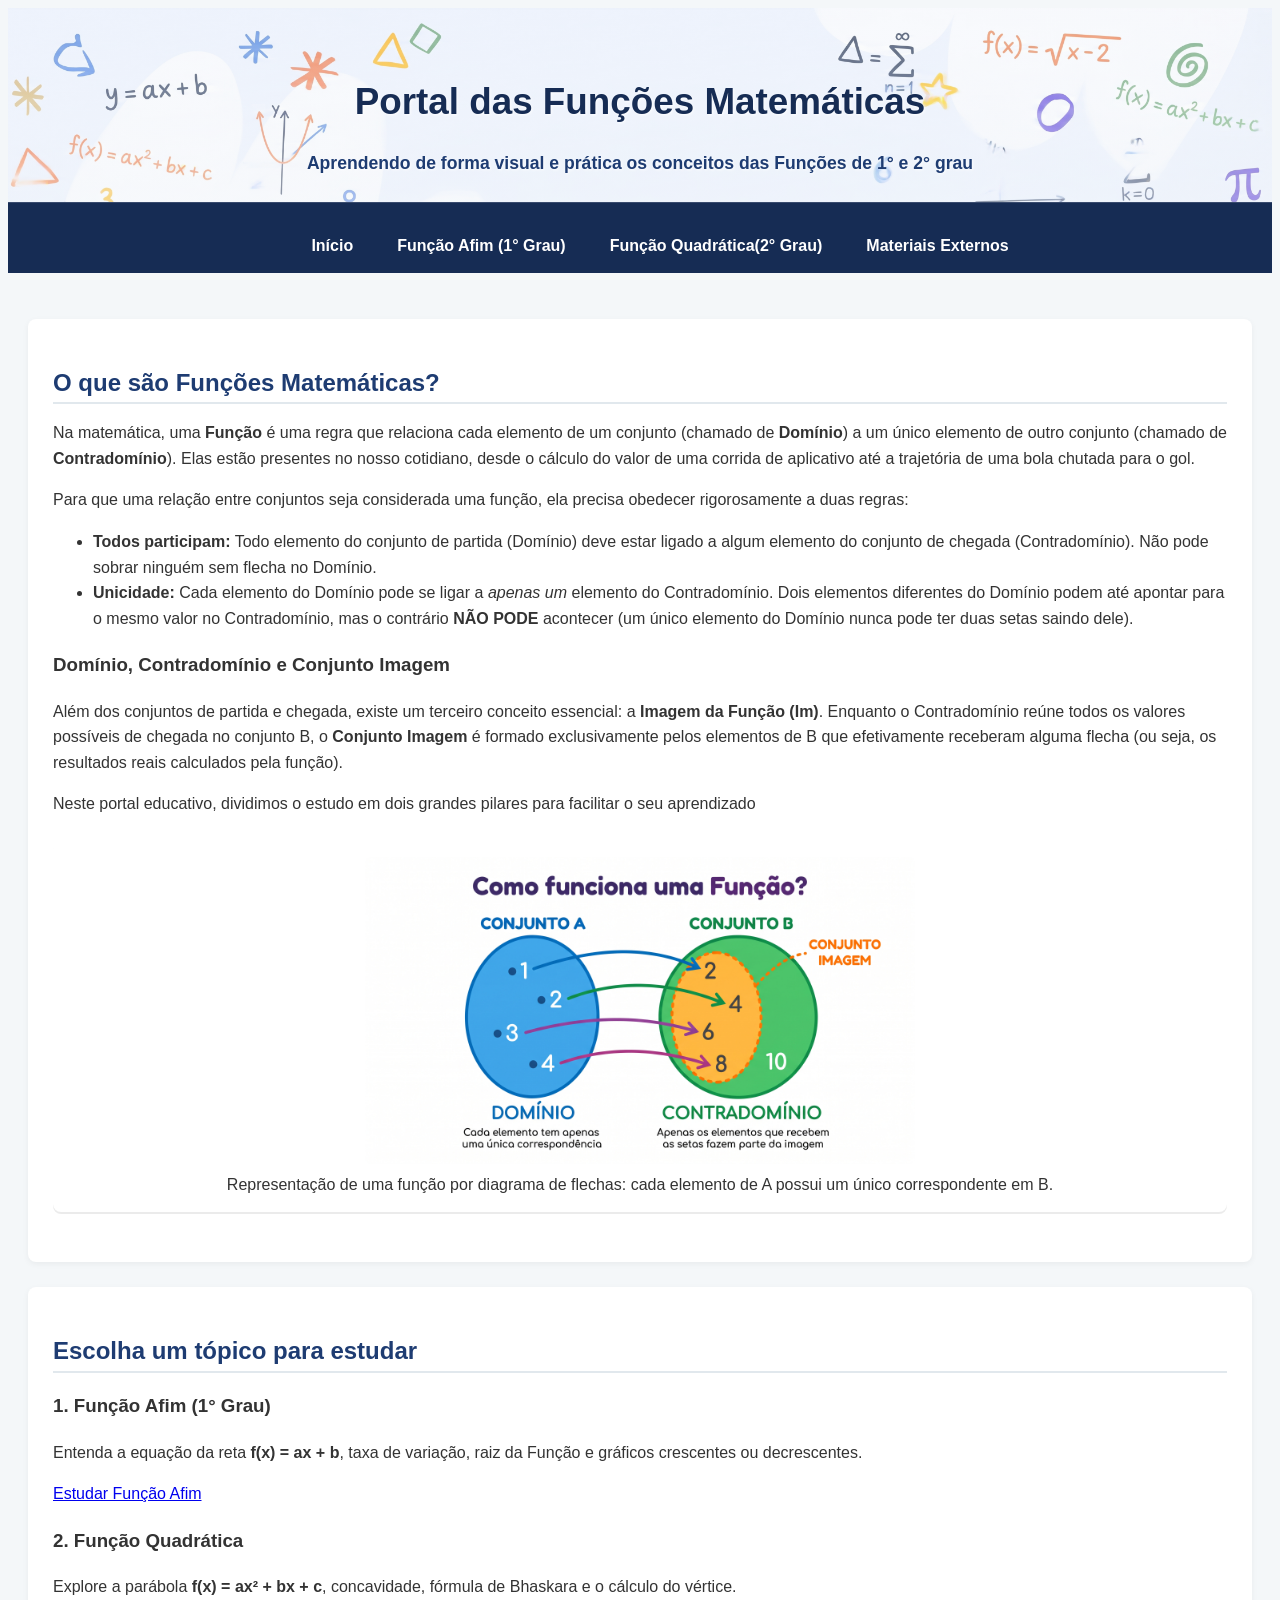
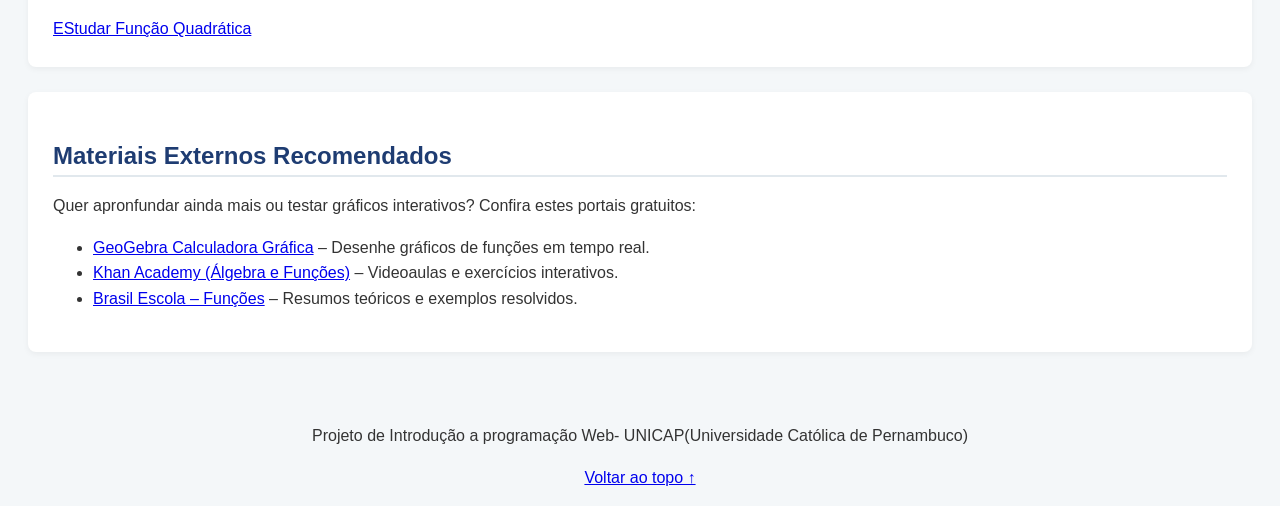
==== index.html @ 0e3043c8 "Novas customizações" ====
<!DOCTYPE html>
<html lang="pt-Br">
<head>
    <meta charset="UTF-8">
    <meta name="viewport" content="width=device-width, initial-scale=1.0">
    <title>Portal das Funções Matemáticas</title>
    <link rel="stylesheet" href="style.css">
</head>
<body>
    <header id="=topo">
        <div class="container">
            <h1>Portal das Funções Matemáticas</h1>
            <p>Aprendendo de forma visual e prática os conceitos das Funções de 1° e 2° grau</p>
        </div>

        <nav class="menu-principal">
            <ul>
                <li><a href="index.html">Início</a></li>
                <li><a href="afim.html">Função Afim (1° Grau)</a></li>
                <li><a href="quadratica.html">Função Quadrática(2° Grau)</a></li>
                <li><a href="#links-uteis">Materiais Externos</a></li>
            </ul>
        </nav>

    </header>

    <main>

        <section class="introducao">

            <h2>O que são Funções Matemáticas?</h2>

            <p>Na matemática, uma <strong>Função</strong> é uma regra que relaciona cada elemento de um conjunto 
                (chamado de <strong>Domínio</strong>) a um único elemento de outro conjunto (chamado de <strong>Contradomínio</strong>).
                Elas estão presentes no nosso cotidiano, desde o cálculo do valor de uma corrida de aplicativo até
                a trajetória de uma bola chutada para o gol.
            </p>
            <p>Para que uma relação entre conjuntos seja considerada uma função, ela precisa obedecer rigorosamente a duas regras:</p>

            <ul>
                <li><strong>Todos participam:</strong> Todo elemento do conjunto de partida (Domínio) deve estar ligado a algum 
                    elemento do conjunto de chegada (Contradomínio). Não pode sobrar ninguém sem flecha no Domínio.
                </li>
                <li><strong>Unicidade:</strong> Cada elemento do Domínio pode se ligar a <em>apenas um</em> elemento
                 do Contradomínio. Dois elementos diferentes do Domínio podem até apontar para o mesmo valor no 
                 Contradomínio, mas o contrário <strong>NÃO PODE</strong> acontecer (um único elemento do Domínio 
                 nunca pode ter duas setas saindo dele).
                </li>
            </ul>

            <h3>Domínio, Contradomínio e Conjunto Imagem</h3>
            <p>
                Além dos conjuntos de partida e chegada, existe um terceiro conceito essencial: a <strong>Imagem da Função (Im)</strong>. 
                Enquanto o Contradomínio reúne todos os valores possíveis de chegada no conjunto B, o <strong>Conjunto Imagem</strong> 
                é formado exclusivamente pelos elementos de B que efetivamente receberam alguma flecha (ou seja, os resultados reais calculados pela função).
            </p>
            <p>Neste portal educativo, dividimos o estudo em dois grandes pilares para facilitar o seu aprendizado</p>

            <div class="bloco-imagem">
                <img src="imagens/Diagrama-de-Venn.jpg" alt="Diagrama de Venn mostrando a relação entre o conjunto Domínio A e o Contradomínio B, destacando o Conjunto Imagem.">
                <figcaption>Representação de uma função por diagrama de flechas: cada elemento de A possui um único correspondente em B.</figcaption>
            </div>
        </section>

        <section class="topicos">

            <h2>Escolha um tópico para estudar</h2>

            <div class="grade-cartoes">
                <div class="cartao">
                    <h3>1. Função Afim (1° Grau)</h3>
                    <p>Entenda a equação da reta <strong>f(x) = ax + b</strong>, taxa de variação, raiz da Função
                        e gráficos crescentes ou decrescentes.
                    </p>
                    <a href="afim.html" class="botao">Estudar Função Afim</a>
                </div>
                <div class="cartao">
                    <h3>2. Função Quadrática</h3>
                    <p>Explore a parábola <strong>f(x) = ax² + bx + c</strong>, concavidade, fórmula de Bhaskara
                        e o cálculo do vértice.
                    </p>
                    <a href="quadratica.html" class="botao">EStudar Função Quadrática</a>
                </div>
            </div>
        </section>

        <section id="links-uteis" class="links-externos">

            <h2>Materiais Externos Recomendados</h2>
            <p>Quer apronfundar ainda mais ou testar gráficos interativos? Confira estes portais gratuitos:</p>
            <ul>
                <li><a href="https://www.geogebra.org/graphing" target="_blank">GeoGebra Calculadora Gráfica</a> – Desenhe gráficos de funções em tempo real.</li>
                <li><a href="https://pt.khanacademy.org/math/algebra" target="_blank">Khan Academy (Álgebra e Funções)</a> – Videoaulas e exercícios interativos.</li>
                <li><a href="https://brasilescola.uol.com.br/matematica/funcao.htm" target="_blank">Brasil Escola – Funções</a> – Resumos teóricos e exemplos resolvidos.</li>
            </ul>

        </section>
    </main>

    <footer>
        <div class="container">
            <p>Projeto de Introdução a programação Web- UNICAP(Universidade Católica de Pernambuco)</p>
            <p><a href="#topo">Voltar ao topo ↑</a></p>
        </div>
    </footer>
    
</body>
</html>
---- style.css ----
body {
    font-family: 'Segoe UI', Tahoma, Geneva, Verdana, sans-serif;
    background-color: #f4f7f9;
    color: #333333;
    line-height: 1.6;
}

header {
    background-image: linear-gradient(to bottom, rgba(244, 247, 249, 0.35), rgba(244, 247, 249, 0.55)), url('imagens/Fundo-cabecalho.jpg');
    background-size: cover;
    background-position: center;
    background-repeat: no-repeat;
    padding-top: 40px;
    text-align: center;
}

header h1 {
    font-size: 2.3rem;
    color: #162c54;
    font-weight: 800;
    margin-bottom: 8px;
    text-shadow: 1px 1px 3px rgba(255, 255, 255, 0.9);
}

header p {
    font-size: 1.1rem;
    color: #1e3c72;
    font-weight: 600;
    margin-bottom: 25px;
    text-shadow: 1px 1px 3px rgba(255, 255, 255, 0.9);
}

.menu-principal {
    background-color: #162c54;
    border-top: 1px solid rgba(255, 255, 255, 0.15);
}

.menu-principal ul {
    list-style: none;
    display: flex;
    justify-content: center;
    flex-wrap: wrap;
    
}

.menu-principal li a {
    display: block;
    color: #ffffff;
    text-decoration:none;
    padding: 14px 22px;
    font-weight: 600;
    
}

.menu-principal li a:hover {
    transform: translateY(-2px);
}

main {
    padding: 30px 20px;
}

section {
    background-color: #ffffff;
    padding: 25px;
    margin-bottom: 25px;
    border-radius: 8px;
    box-shadow: 0 2px 6px rgba(0, 0, 0, 0.05);
}

section h2 {
    color: #1e3c72;
    margin-bottom: 15px;
    border-bottom: 2px solid #e1e8ed;
}

.container {
    max-width: 1000px;
    margin: auto;
    pad: 0 20px;
}

.bloco-imagem {
    text-align: center;
    margin: 25px auto;
    background-color: #ffffff;
    padding: 15px;
    border-radius: 8px;
    box-shadow: 0 2px 0 rgba(0, 0, 0, 0.08);
}

.bloco-imagem img {
    max-width: 550px;
    width: 100%;
    height: auto;
    border-radius: 6px;
}

footer {
    text-align: center;
    font-weight: 200px;
}
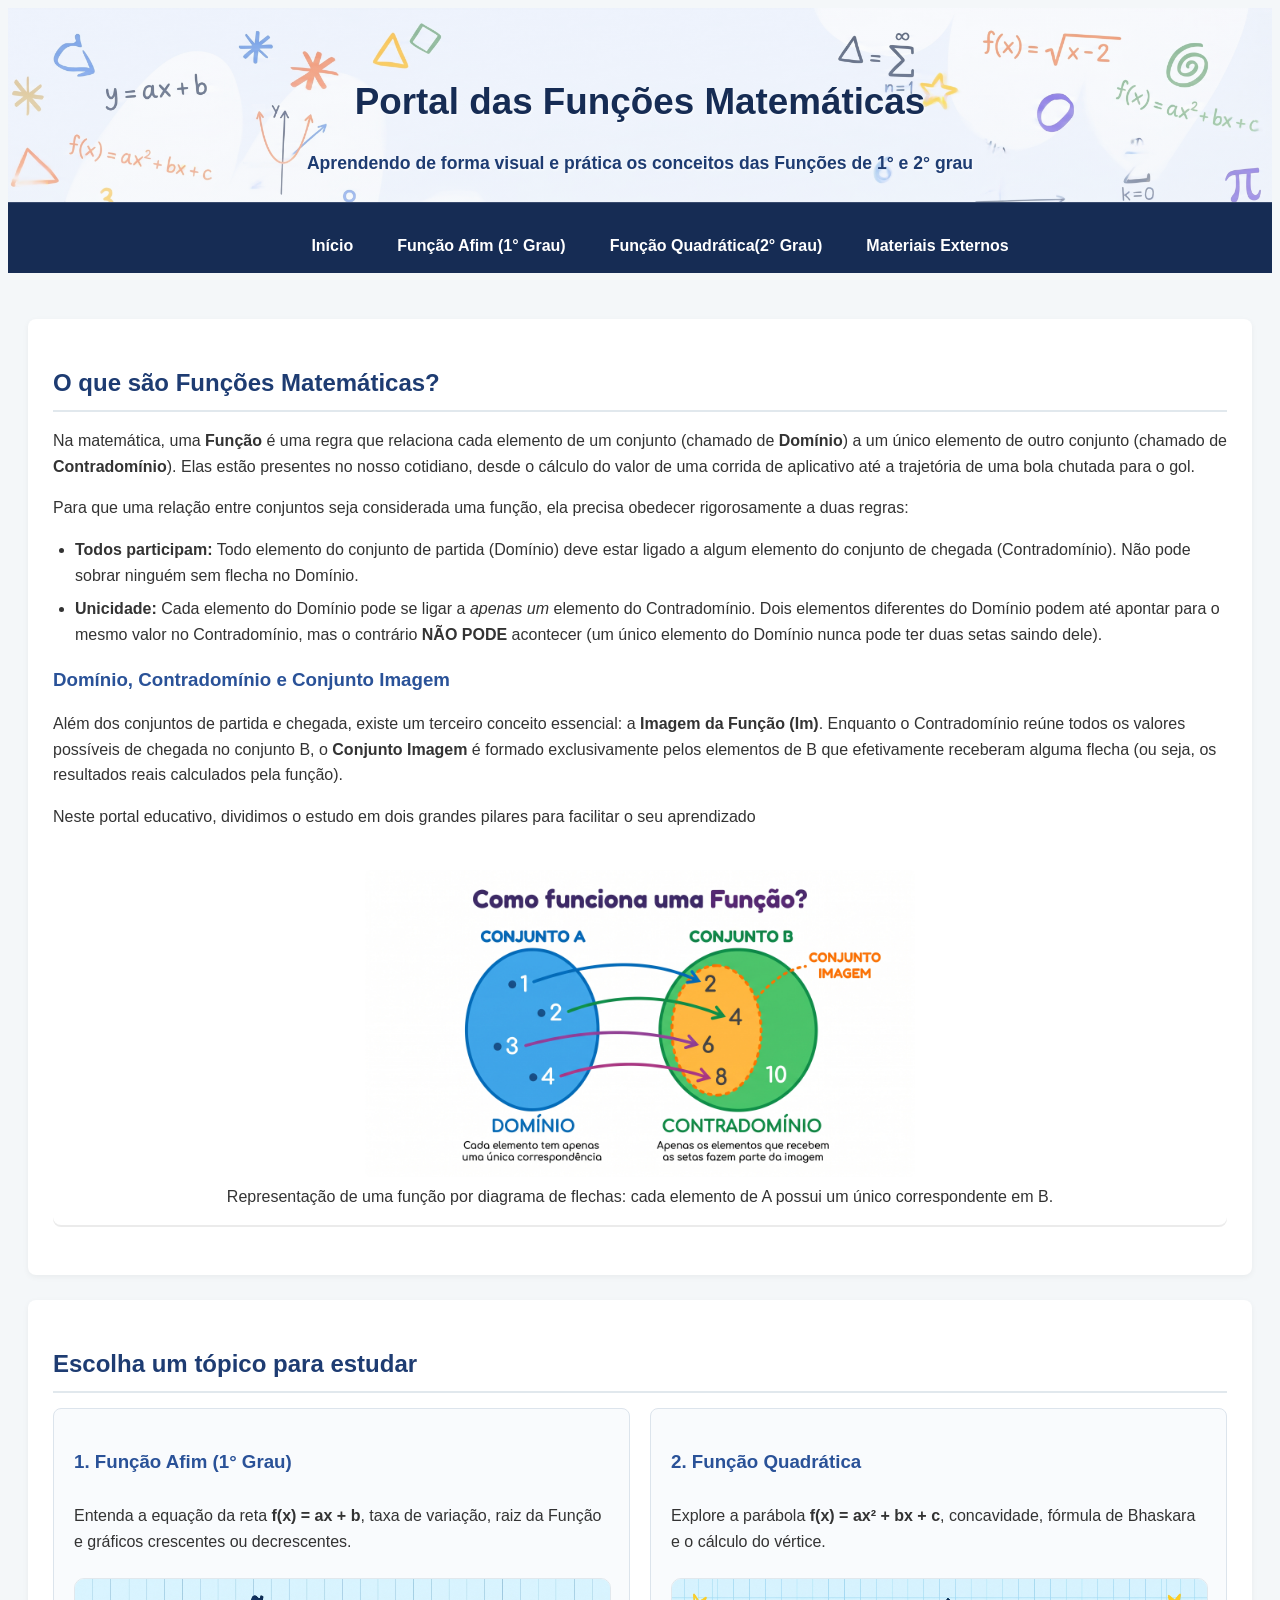
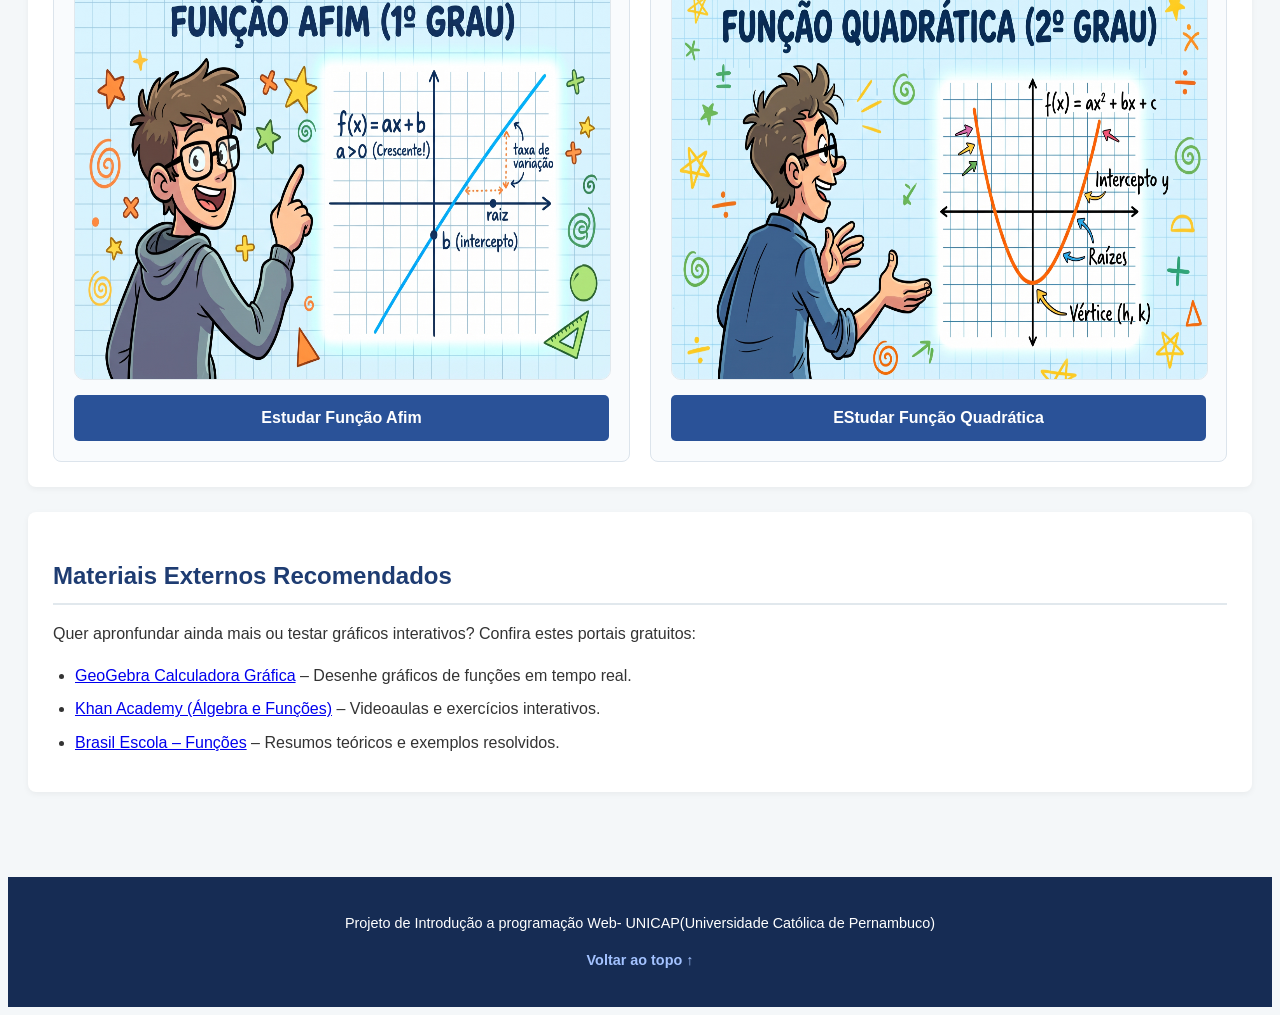
==== commit 5632485a: "Novos estilos e nova pagina" ====
--- a/index.html
+++ b/index.html
@@ -72,6 +72,7 @@
                     <p>Entenda a equação da reta <strong>f(x) = ax + b</strong>, taxa de variação, raiz da Função
                         e gráficos crescentes ou decrescentes.
                     </p>
+                    <img src="imagens/Funcao-afim-animacao.jpg" alt="Imagem representativa da função afim">
                     <a href="afim.html" class="botao">Estudar Função Afim</a>
                 </div>
                 <div class="cartao">
@@ -79,6 +80,7 @@
                     <p>Explore a parábola <strong>f(x) = ax² + bx + c</strong>, concavidade, fórmula de Bhaskara
                         e o cálculo do vértice.
                     </p>
+                    <img src="imagens/Funcao-Quadratica-animacao.jpg" alt="Imagem representativa da função quadrática">
                     <a href="quadratica.html" class="botao">EStudar Função Quadrática</a>
                 </div>
             </div>
--- a/style.css
+++ b/style.css
@@ -49,6 +49,7 @@
     text-decoration:none;
     padding: 14px 22px;
     font-weight: 600;
+    transition: all 0.3s ease;
     
 }
 
@@ -72,6 +73,70 @@
     color: #1e3c72;
     margin-bottom: 15px;
     border-bottom: 2px solid #e1e8ed;
+    padding-bottom: 8px;
+}
+
+section h3 {
+    color: #2a5298;
+    margin: 18px 0 10px 0;
+}
+
+section p, section ul {
+   margin-bottom: 12px;
+}
+
+section ul {
+    padding-left: 22px;
+}
+
+section li {
+    margin-bottom: 8px;
+}
+
+.grade-cartoes {
+    display: flex;
+    gap: 20px;
+    flex-wrap: wrap;
+    margin-top: 15px;
+}
+
+.cartao {
+    flex: 1;
+    min-width: 280px;
+    background-color: #f9fbfd;
+    border: 1px solid #dce4ec;
+    border-radius: 8px;
+    padding: 20px;
+    display: flex;
+    flex-direction: column;
+    justify-content: space-between;
+
+}
+
+.cartao img {
+    width: 100%;
+    height: 400px;
+    border-radius: 10px;
+    margin-top: 12px;
+    border: 1px solid #e1e8ed;
+}
+
+.botao {
+    display: inline-block;
+    background-color: #2a5298;
+    color: #ffffff;
+    text-decoration: none;
+    padding: 10px 18px;
+    border-radius: 5px;
+    font-weight: bold;
+    text-align: center;
+    margin-top: 15px;
+    transition: all 0.5s ease;
+}
+
+.botao:hover {
+    background-color: #1973aa;
+    transform: translateY(-2px);
 }
 
 .container {
@@ -97,8 +162,23 @@
 }
 
 footer {
+    background-color: #162c54;
+    color: #ffffff;
     text-align: center;
+    padding: 20px 0;
     font-weight: 200px;
+    margin-top: 30px;
+    font-size: 0.9rem;
+}
+
+footer a {
+    color: #a3c2ff;
+    text-decoration: none;
+    font-weight: bold;
+}
+
+footer:hover {
+    text-decoration: underline;
 }
 
 
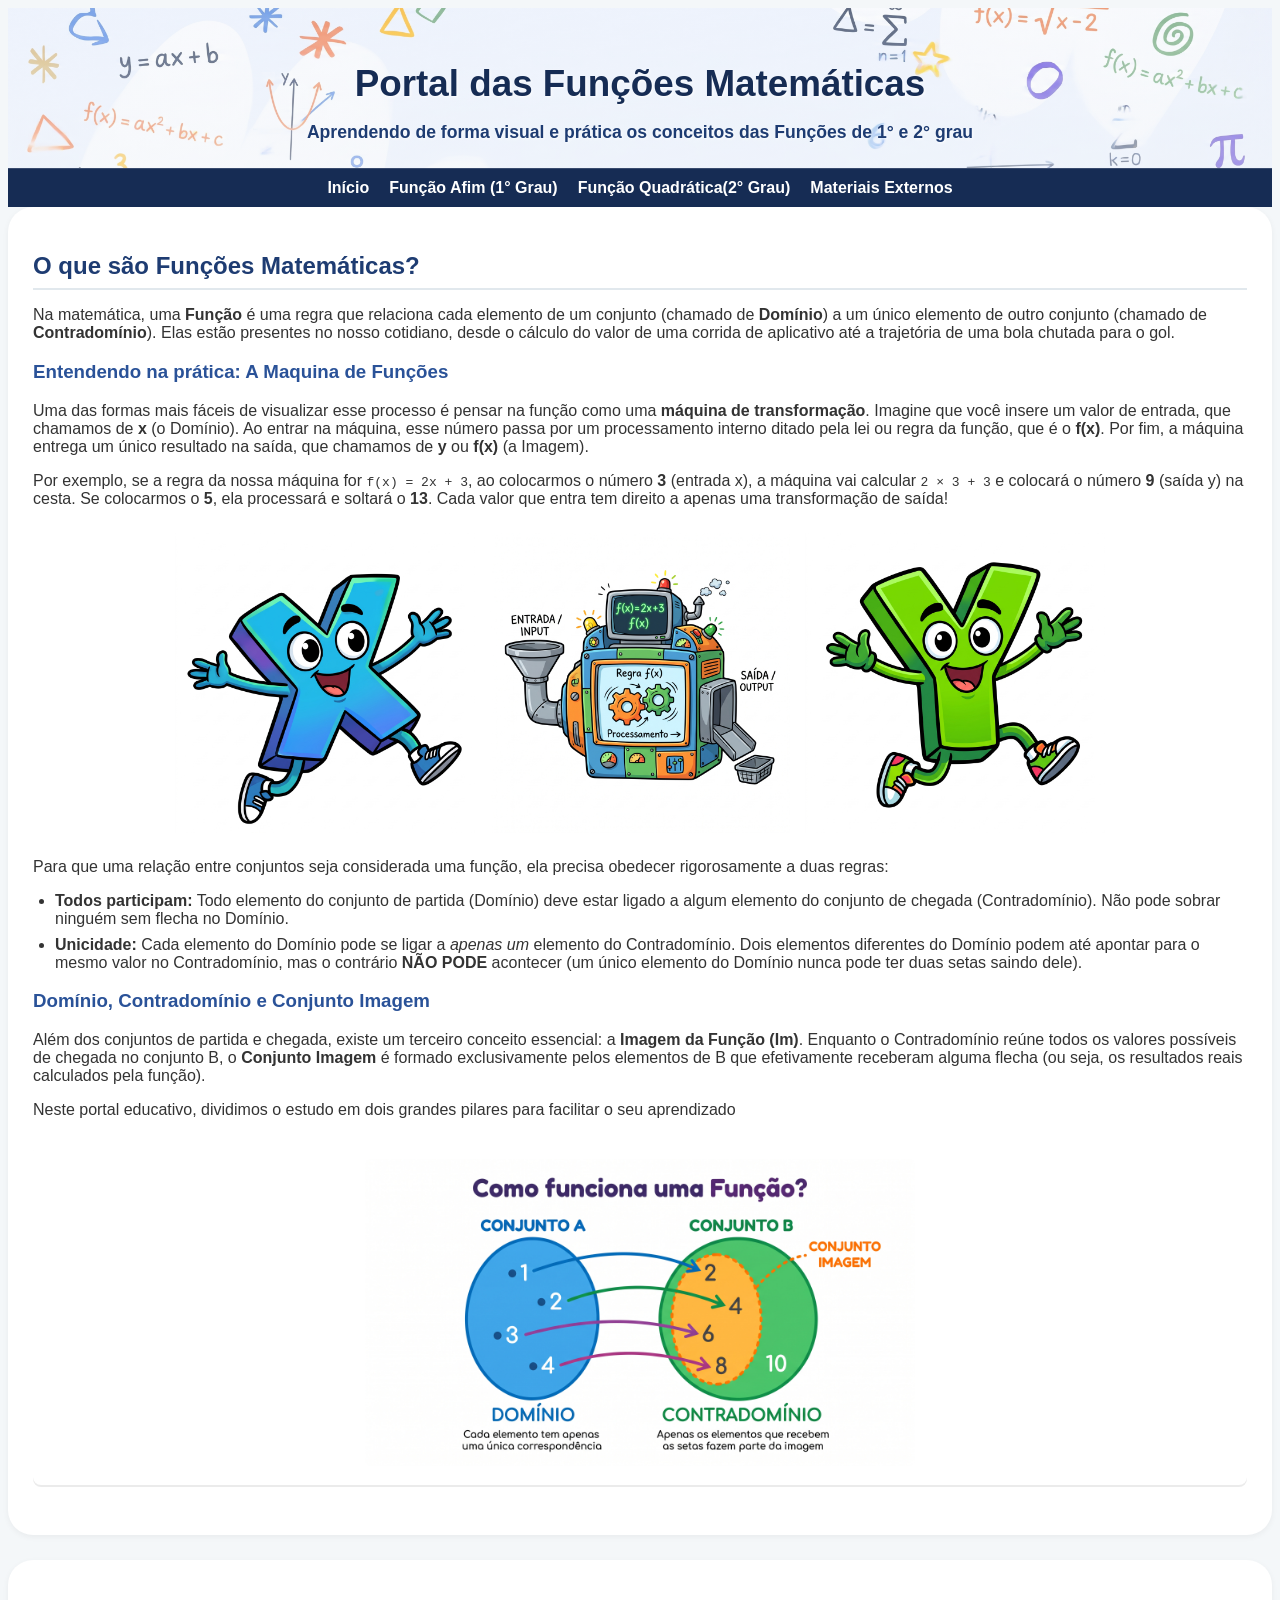
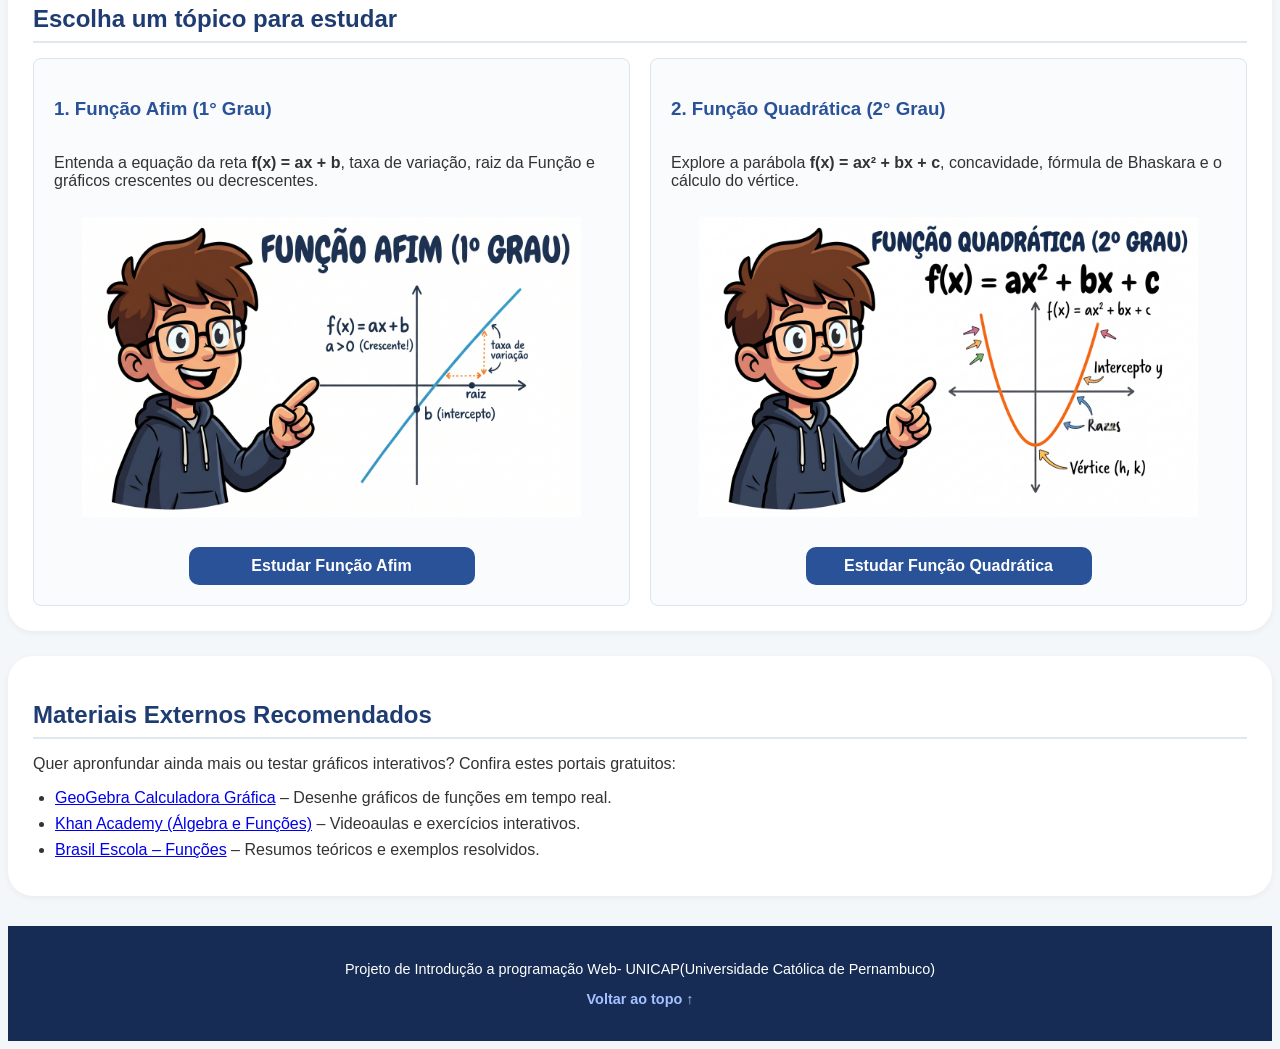
==== commit db039bec: "Criação de novas Páginas e customizações" ====
--- a/index.html
+++ b/index.html
@@ -34,6 +34,30 @@
                 (chamado de <strong>Domínio</strong>) a um único elemento de outro conjunto (chamado de <strong>Contradomínio</strong>).
                 Elas estão presentes no nosso cotidiano, desde o cálculo do valor de uma corrida de aplicativo até
                 a trajetória de uma bola chutada para o gol.
+
+                <h3>Entendendo na prática: A Maquina de Funções</h3>
+                <p>
+                Uma das formas mais fáceis de visualizar esse processo é pensar na função como uma <strong>máquina de transformação</strong>. 
+                Imagine que você insere um valor de entrada, que chamamos de <strong>x</strong> (o Domínio). 
+                Ao entrar na máquina, esse número passa por um processamento interno ditado pela lei ou regra da função, que é o <strong>f(x)</strong>. 
+                Por fim, a máquina entrega um único resultado na saída, que chamamos de <strong>y</strong> ou <strong>f(x)</strong> (a Imagem).
+            </p>
+            <p>
+                Por exemplo, se a regra da nossa máquina for <code>f(x) = 2x + 3</code>, ao colocarmos o número <strong>3</strong> (entrada x), 
+                a máquina vai calcular <code>2 × 3 + 3</code> e colocará o número <strong>9</strong> (saída y) na cesta. Se colocarmos o <strong>5</strong>, 
+                ela processará e soltará o <strong>13</strong>. Cada valor que entra tem direito a apenas uma transformação de saída!
+            </p>
+
+            <div class="maquina-funcao">
+                <div class="imagem-maquina">
+            <img src="imagens/x-da-funcao.jpg"entrada da função">
+            <img src="imagens/maquina-funcao-nova.jpg" alt="regra da função representada metaforicamente como uma máquina">
+            <img src="imagens/y-da-funcao.jpg" alt="saida da função">
+            
+            </div>
+            </div>
+            
+
             </p>
             <p>Para que uma relação entre conjuntos seja considerada uma função, ela precisa obedecer rigorosamente a duas regras:</p>
 
@@ -58,7 +82,7 @@
 
             <div class="bloco-imagem">
                 <img src="imagens/Diagrama-de-Venn.jpg" alt="Diagrama de Venn mostrando a relação entre o conjunto Domínio A e o Contradomínio B, destacando o Conjunto Imagem.">
-                <figcaption>Representação de uma função por diagrama de flechas: cada elemento de A possui um único correspondente em B.</figcaption>
+                
             </div>
         </section>
 
@@ -72,16 +96,16 @@
                     <p>Entenda a equação da reta <strong>f(x) = ax + b</strong>, taxa de variação, raiz da Função
                         e gráficos crescentes ou decrescentes.
                     </p>
-                    <img src="imagens/Funcao-afim-animacao.jpg" alt="Imagem representativa da função afim">
+                    <img src="imagens/grafico-afim-teoria.jpg" alt="Imagem representativa da função afim">
                     <a href="afim.html" class="botao">Estudar Função Afim</a>
                 </div>
                 <div class="cartao">
-                    <h3>2. Função Quadrática</h3>
+                    <h3>2. Função Quadrática (2° Grau)</h3>
                     <p>Explore a parábola <strong>f(x) = ax² + bx + c</strong>, concavidade, fórmula de Bhaskara
                         e o cálculo do vértice.
                     </p>
-                    <img src="imagens/Funcao-Quadratica-animacao.jpg" alt="Imagem representativa da função quadrática">
-                    <a href="quadratica.html" class="botao">EStudar Função Quadrática</a>
+                    <img src="imagens/grafico-quadratica-teoria.jpg"Imagem representativa da função quadrática">
+                    <a href="quadratica.html" class="botao">Estudar Função Quadrática</a>
                 </div>
             </div>
         </section>
--- a/style.css
+++ b/style.css
@@ -2,15 +2,16 @@
     font-family: 'Segoe UI', Tahoma, Geneva, Verdana, sans-serif;
     background-color: #f4f7f9;
     color: #333333;
-    line-height: 1.6;
-}
+    text-align: left;
+}
+
 
 header {
     background-image: linear-gradient(to bottom, rgba(244, 247, 249, 0.35), rgba(244, 247, 249, 0.55)), url('imagens/Fundo-cabecalho.jpg');
     background-size: cover;
     background-position: center;
     background-repeat: no-repeat;
-    padding-top: 40px;
+    padding-top: 30px;
     text-align: center;
 }
 
@@ -33,12 +34,17 @@
 .menu-principal {
     background-color: #162c54;
     border-top: 1px solid rgba(255, 255, 255, 0.15);
+    justify-content: center;
+    align-items: center;
 }
 
 .menu-principal ul {
+    margin: 0;
+    padding: 0;
     list-style: none;
     display: flex;
     justify-content: center;
+    align-items: center;
     flex-wrap: wrap;
     
 }
@@ -47,7 +53,7 @@
     display: block;
     color: #ffffff;
     text-decoration:none;
-    padding: 14px 22px;
+    padding: 10px;
     font-weight: 600;
     transition: all 0.3s ease;
     
@@ -57,15 +63,12 @@
     transform: translateY(-2px);
 }
 
-main {
-    padding: 30px 20px;
-}
 
 section {
     background-color: #ffffff;
     padding: 25px;
     margin-bottom: 25px;
-    border-radius: 8px;
+    border-radius: 25px;
     box-shadow: 0 2px 6px rgba(0, 0, 0, 0.05);
 }
 
@@ -78,7 +81,6 @@
 
 section h3 {
     color: #2a5298;
-    margin: 18px 0 10px 0;
 }
 
 section p, section ul {
@@ -114,20 +116,21 @@
 }
 
 .cartao img {
-    width: 100%;
-    height: 400px;
-    border-radius: 10px;
-    margin-top: 12px;
-    border: 1px solid #e1e8ed;
+    width: 90%;
+    height: 300px;
+    margin: 15px auto;
+    border: none;
 }
 
 .botao {
     display: inline-block;
+    align-self: center;
     background-color: #2a5298;
     color: #ffffff;
     text-decoration: none;
+    width: 250px;
     padding: 10px 18px;
-    border-radius: 5px;
+    border-radius: 10px;
     font-weight: bold;
     text-align: center;
     margin-top: 15px;
@@ -139,11 +142,6 @@
     transform: translateY(-2px);
 }
 
-.container {
-    max-width: 1000px;
-    margin: auto;
-    pad: 0 20px;
-}
 
 .bloco-imagem {
     text-align: center;
@@ -161,6 +159,33 @@
     border-radius: 6px;
 }
 
+.maquina-funcao {
+    background-color: transparent;
+    padding: 10px auto;
+    margin: 25px auto;
+    border: none;
+    box-shadow:none;
+    text-align: center;
+}
+
+.imagem-maquina {
+    display: flex;
+    justify-content: center;
+    align-items: center;
+    gap: 15px;
+    max-width: 1000px;
+    margin: 0 auto;
+    border: none;
+}
+
+.imagem-maquina img {
+    width: 30%;
+    max-width: 500px;
+    height: auto;
+    display: block;
+    transition: transform 0.4s ease, filter 0.4s ease;
+}
+
 footer {
     background-color: #162c54;
     color: #ffffff;
@@ -181,4 +206,81 @@
     text-decoration: underline;
 }
 
-
+.flex-duas-colunas {
+    display: flex;
+    gap: 25px;
+    align-items: stretch;
+    margin-top: 15px;
+}
+
+.col-afim {
+    flex: 1;
+    background-color: #f8fafc;
+    border-left: 4px solid #2a5298;
+    padding: 18px 20px;
+    border-radius: 6px;
+}
+
+.col-afim h3{
+    color: #1e3c72;
+    margin-bottom: 10px;
+
+}
+
+.destaque-formula {
+    font-size: 1.3rem;
+    color: #2a5298;
+    font-weight: bold;
+    text-align: center;
+    background-color:#f0f4f8;
+    padding: 10px;
+    border-radius: 6px;
+    margin: 12px;
+}
+
+.tabela-valores {
+    width: 100%;
+    border-collapse: collapse;
+    margin: 25px 0;
+    background-color: #ffffff;
+    box-shadow: 0 2px 8px rgba(0, 0, 0, 0.05);
+    border-radius: 8px;
+    
+}
+
+.tabela-valores th {
+    background-color: #2a5298;
+    color: #ffffff;
+    font-weight: bold;
+    padding: 12px;
+    text-align: center;
+}
+
+.tabela-valores td {
+    padding: 12px;
+    border-bottom: 2px solid #e1e8ed;
+    text-align: center;
+    border-radius: 12px;
+}
+
+.cartao-cotidiano {
+    flex: 1;
+    background-color: #ffffff;
+    border-left: 4px solid #2a5298;
+    border-radius: 22px;
+    padding: 20px;
+    display: flex;
+    flex-direction: column;
+}
+
+.cartao-cotidiano h3 {
+    color: #2a5298;
+    margin-bottom: 10px;
+}
+
+.img-cotidiano {
+    width: 85%;
+    max-width: 380px;
+    margin: 12px auto;
+    border: none;
+}
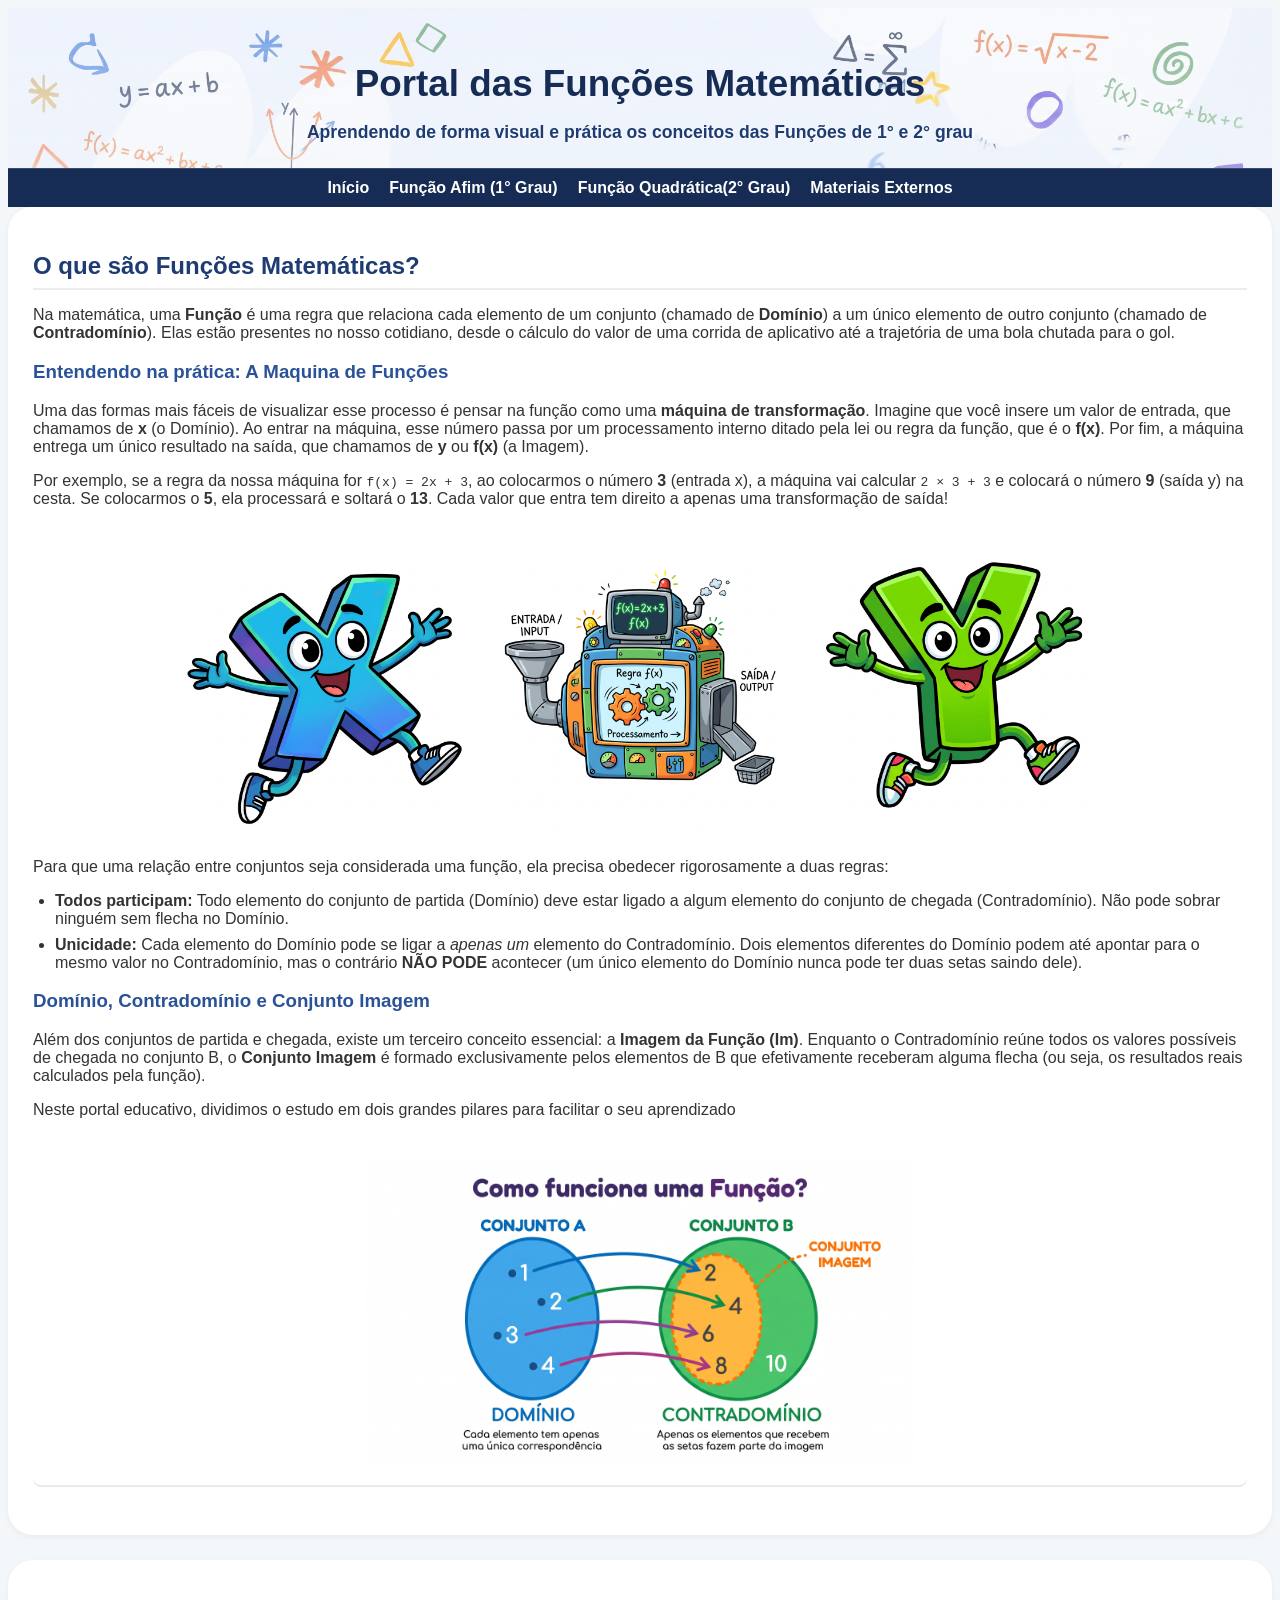
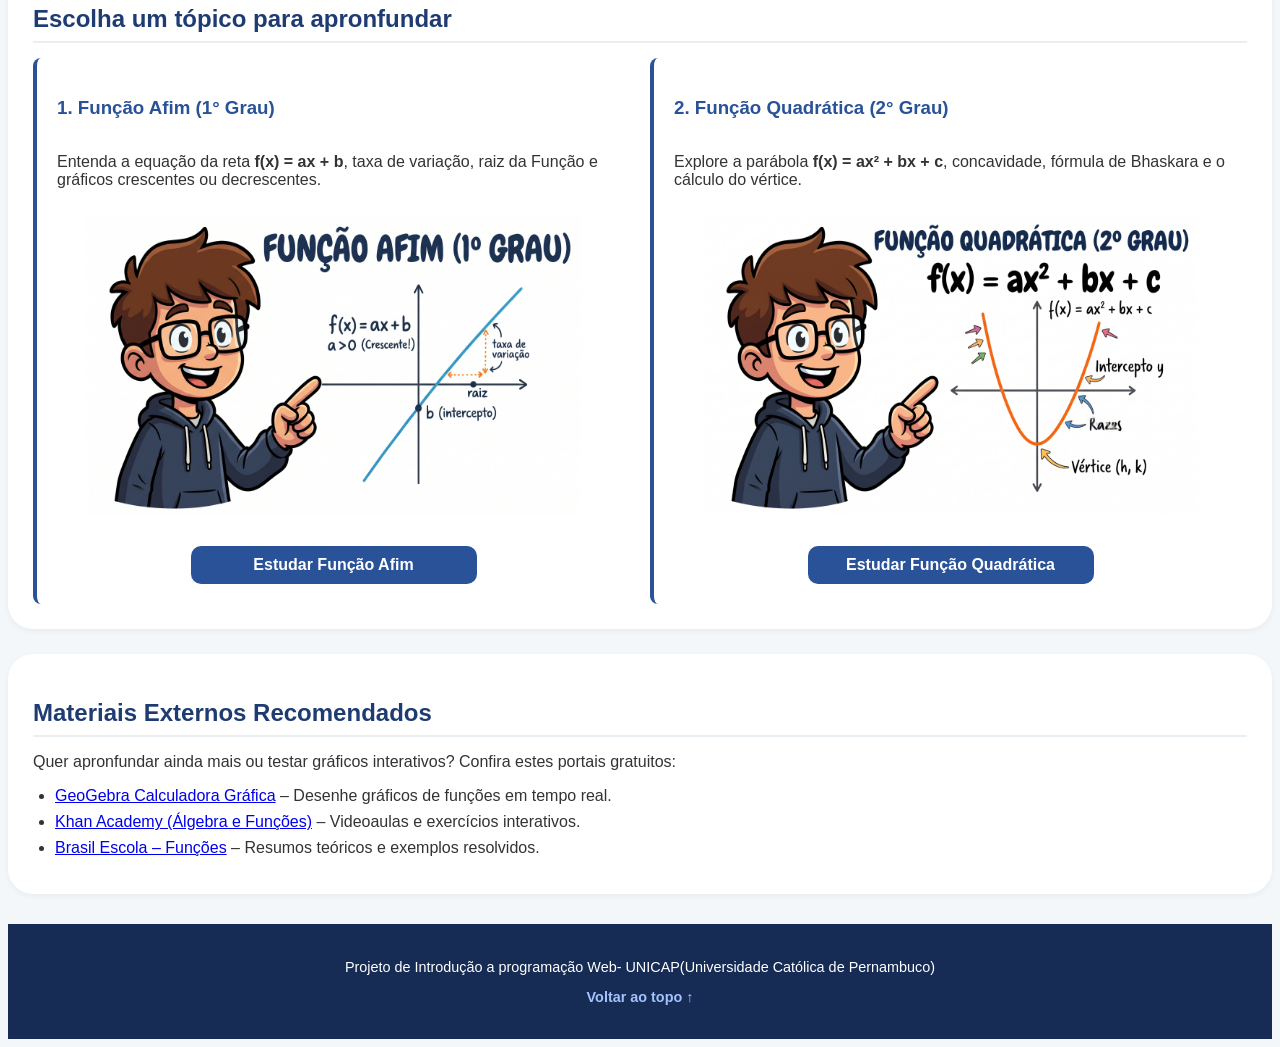
==== commit 1583b815: "Novas páginas de Aplicações e css atualizado" ====
--- a/index.html
+++ b/index.html
@@ -88,7 +88,7 @@
 
         <section class="topicos">
 
-            <h2>Escolha um tópico para estudar</h2>
+            <h2>Escolha um tópico para apronfundar</h2>
 
             <div class="grade-cartoes">
                 <div class="cartao">
--- a/style.css
+++ b/style.css
@@ -2,15 +2,12 @@
     font-family: 'Segoe UI', Tahoma, Geneva, Verdana, sans-serif;
     background-color: #f4f7f9;
     color: #333333;
-    text-align: left;
 }
 
 
 header {
     background-image: linear-gradient(to bottom, rgba(244, 247, 249, 0.35), rgba(244, 247, 249, 0.55)), url('imagens/Fundo-cabecalho.jpg');
     background-size: cover;
-    background-position: center;
-    background-repeat: no-repeat;
     padding-top: 30px;
     text-align: center;
 }
@@ -20,7 +17,6 @@
     color: #162c54;
     font-weight: 800;
     margin-bottom: 8px;
-    text-shadow: 1px 1px 3px rgba(255, 255, 255, 0.9);
 }
 
 header p {
@@ -75,7 +71,7 @@
 section h2 {
     color: #1e3c72;
     margin-bottom: 15px;
-    border-bottom: 2px solid #e1e8ed;
+    border-bottom: 2px solid #e9eef2;
     padding-bottom: 8px;
 }
 
@@ -105,8 +101,8 @@
 .cartao {
     flex: 1;
     min-width: 280px;
-    background-color: #f9fbfd;
-    border: 1px solid #dce4ec;
+    background-color: #ffffff;
+    border-left: 4px solid #2a5298;
     border-radius: 8px;
     padding: 20px;
     display: flex;
@@ -284,3 +280,47 @@
     margin: 12px auto;
     border: none;
 }
+
+.conclusao {
+    padding: 85px 5px 5px;
+    
+}
+
+.faixa-comemoracao {
+    display: flex;
+    justify-content: center;
+    align-items: center;
+    gap: 20px;
+    margin: 30px auto;
+    flex-wrap: wrap;
+}
+
+.img-palavra {
+    max-width: 290px;
+    height: auto;
+    border: none;
+
+}
+
+.img-boneco {
+    max-width: 330px;
+}
+
+.img-palavra-quadratica {
+   max-width: 450px;
+    height: auto;
+    border: none;  
+}
+
+.form-linha {
+    display: flex;
+    gap: 15px;
+    margin-bottom: 15px;
+}
+
+.campo-grupo {
+    display: flex;
+    flex-direction: column;
+    flex: 1;
+    min-width: 320px;
+}
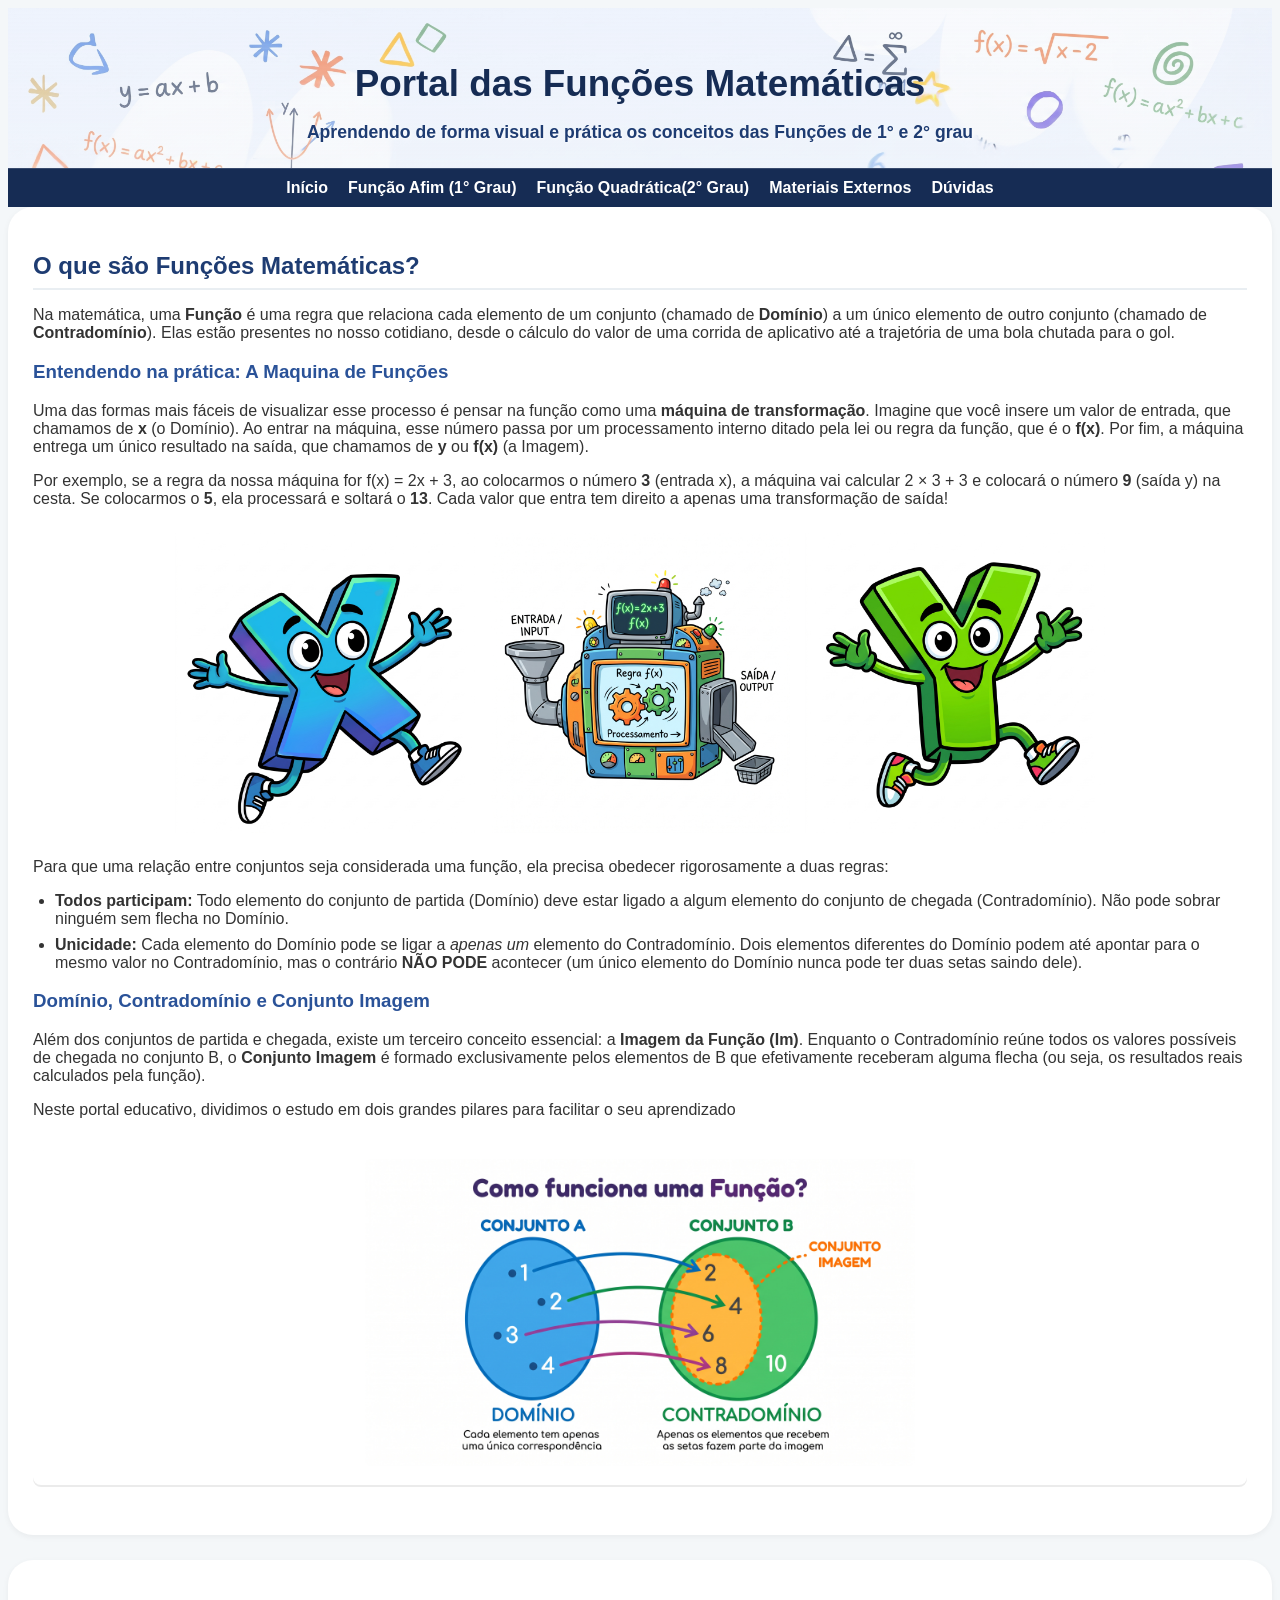
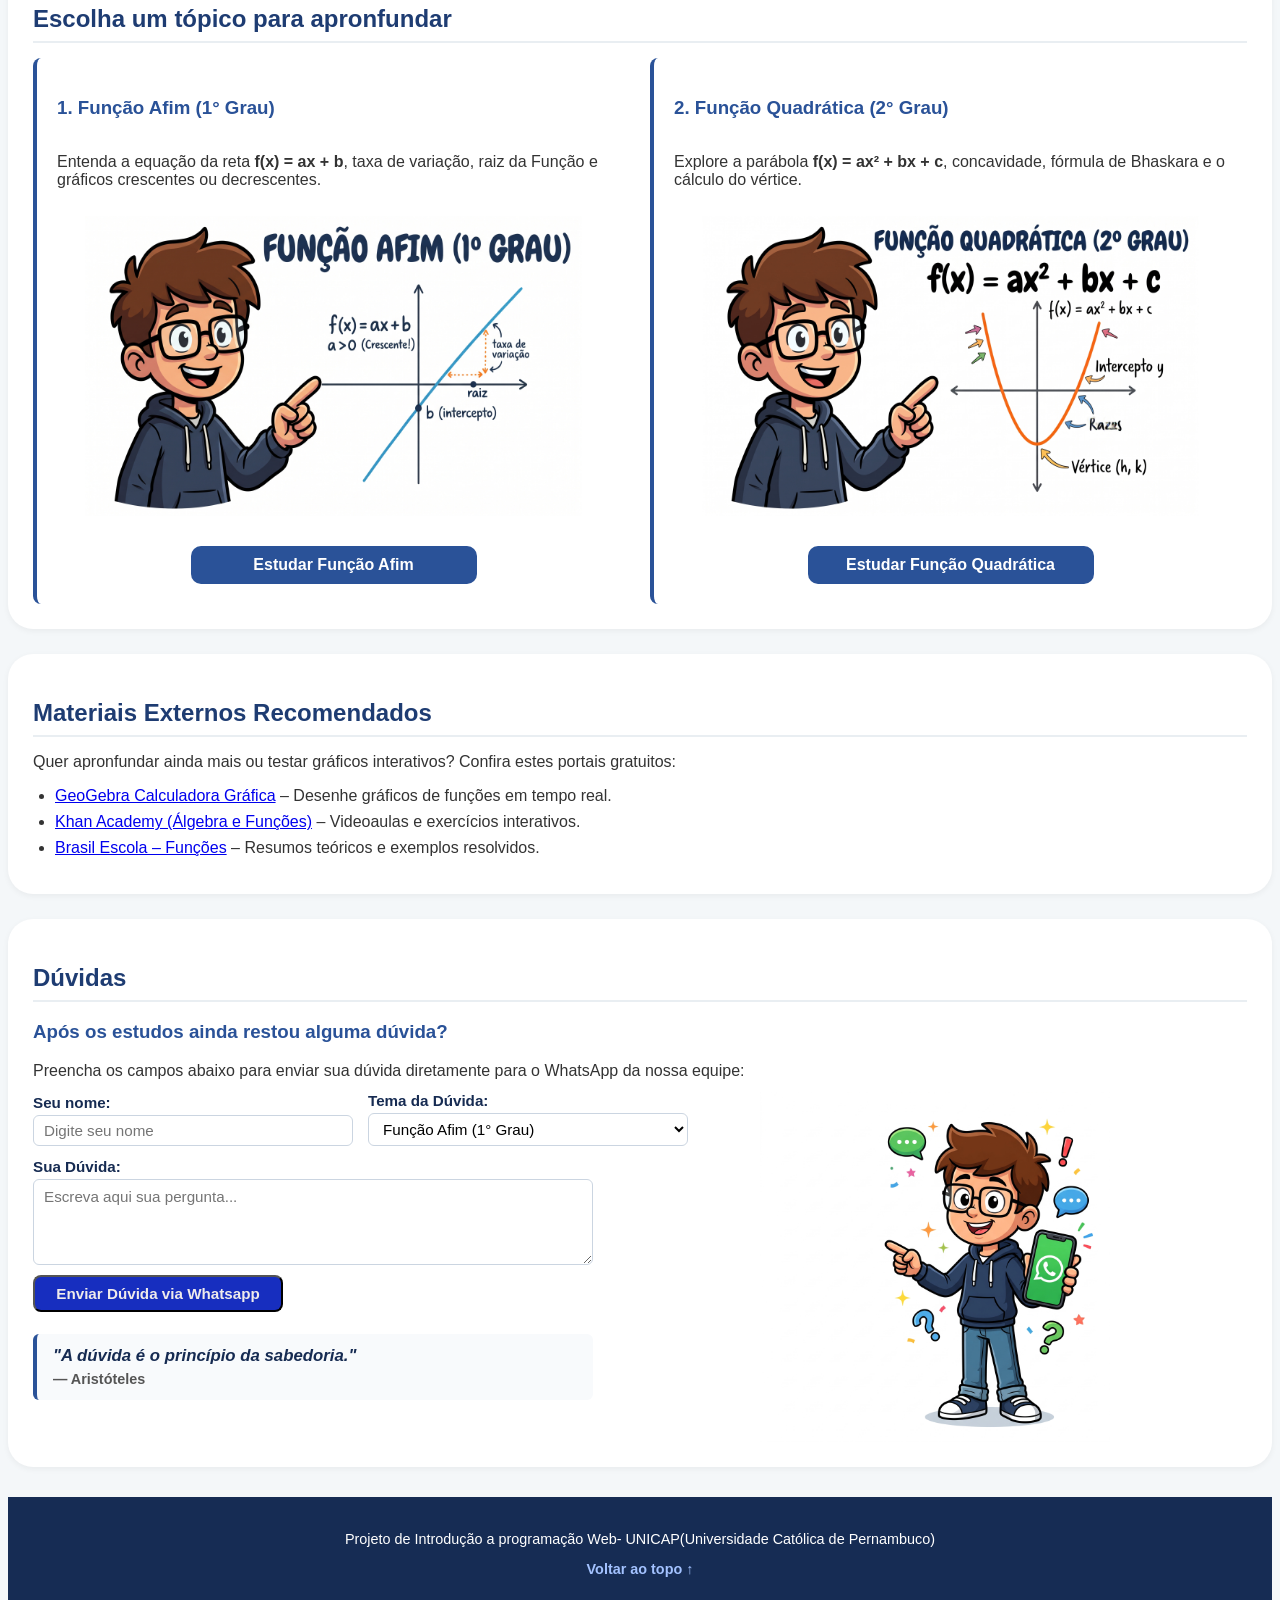
==== commit 2e2b5e1e: "Novas implementações e formulários" ====
--- a/index.html
+++ b/index.html
@@ -7,8 +7,9 @@
     <link rel="stylesheet" href="style.css">
 </head>
 <body>
-    <header id="=topo">
-        <div class="container">
+    
+    <header>
+        <div>
             <h1>Portal das Funções Matemáticas</h1>
             <p>Aprendendo de forma visual e prática os conceitos das Funções de 1° e 2° grau</p>
         </div>
@@ -19,6 +20,7 @@
                 <li><a href="afim.html">Função Afim (1° Grau)</a></li>
                 <li><a href="quadratica.html">Função Quadrática(2° Grau)</a></li>
                 <li><a href="#links-uteis">Materiais Externos</a></li>
+                <li><a href="#contato-whatsapp">Dúvidas</a></li>
             </ul>
         </nav>
 
@@ -26,7 +28,7 @@
 
     <main>
 
-        <section class="introducao">
+        <section>
 
             <h2>O que são Funções Matemáticas?</h2>
 
@@ -43,14 +45,14 @@
                 Por fim, a máquina entrega um único resultado na saída, que chamamos de <strong>y</strong> ou <strong>f(x)</strong> (a Imagem).
             </p>
             <p>
-                Por exemplo, se a regra da nossa máquina for <code>f(x) = 2x + 3</code>, ao colocarmos o número <strong>3</strong> (entrada x), 
-                a máquina vai calcular <code>2 × 3 + 3</code> e colocará o número <strong>9</strong> (saída y) na cesta. Se colocarmos o <strong>5</strong>, 
+                Por exemplo, se a regra da nossa máquina for f(x) = 2x + 3, ao colocarmos o número <strong>3</strong> (entrada x), 
+                a máquina vai calcular 2 × 3 + 3 e colocará o número <strong>9</strong> (saída y) na cesta. Se colocarmos o <strong>5</strong>, 
                 ela processará e soltará o <strong>13</strong>. Cada valor que entra tem direito a apenas uma transformação de saída!
             </p>
 
             <div class="maquina-funcao">
                 <div class="imagem-maquina">
-            <img src="imagens/x-da-funcao.jpg"entrada da função">
+            <img src="imagens/x-da-funcao.jpg"alt=" entrada da função">
             <img src="imagens/maquina-funcao-nova.jpg" alt="regra da função representada metaforicamente como uma máquina">
             <img src="imagens/y-da-funcao.jpg" alt="saida da função">
             
@@ -86,7 +88,7 @@
             </div>
         </section>
 
-        <section class="topicos">
+        <section>
 
             <h2>Escolha um tópico para apronfundar</h2>
 
@@ -121,6 +123,48 @@
             </ul>
 
         </section>
+
+        <section id="contato-whatsapp">
+    <h2>Dúvidas</h2>
+    <h3>Após os estudos ainda restou alguma dúvida?</h3>
+    <p>Preencha os campos abaixo para enviar sua dúvida diretamente para o WhatsApp da nossa equipe:</p>
+
+    <div class="flex-duvidas">
+        <form class="coluna-forma" onsubmit="enviarWhatsapp(event)">
+            <div class="form-linha">
+                <div class="campo-grupo">
+                    <label for="nome">Seu nome:</label>
+                    <input type="text" id="nome" placeholder="Digite seu nome" required>
+                    </div>
+
+                    <div class="campo-grupo">
+                        <label for="assunto">Tema da Dúvida:</label>
+                    <select id="assunto">
+                        <option value="Função Afim (1° Grau) ">Função Afim (1° Grau)</option>
+                        <option value="Função Quadrática(2° Grau)">Função Quadrática(2° Grau)</option>
+                        <option value="Aplicações Práticas">Aplicações Práticas</option>
+                    </select>
+                </div> 
+            </div>
+
+            <div class="campo-grupo">
+                <label for="duvida">Sua Dúvida:</label>
+                <textarea id="duvida" rows="4" placeholder="Escreva aqui sua pergunta..." required></textarea>
+            </div>
+
+            <button type="submit" class="botao-whatsapp">Enviar Dúvida via Whatsapp</button>
+
+            <div class="frase-filosofo">
+                <h3>"A dúvida é o princípio da sabedoria."</h3>
+                <span>— Aristóteles</span>
+            </div>
+        </form>
+
+        <div class="coluna-img-duvidas">
+            <img src="imagens/duvida-whatsapp.jpg" alt=""Mascote convidando para enviar a dúvida>
+        </div>
+    </div>
+
     </main>
 
     <footer>
@@ -129,6 +173,27 @@
             <p><a href="#topo">Voltar ao topo ↑</a></p>
         </div>
     </footer>
+
+    <script>
+        
+        function enviarWhatsapp(event) {
+            event.preventDefault();
+
+            const nome = document.getElementById("nome").value.trim();
+            const assunto = document.getElementById("assunto").value.trim();
+            const duvida = document.getElementById("duvida").value.trim();
+
+            const telefone = "5581984248299";
+
+            const mensagem = `Olá! Meu nome é *${nome}*.\n` +
+                            `*Assunto:* ${assunto}\n` +
+                            `*Dúvida:* ${duvida}`;
+
+            const url = `https://wa.me/${telefone}?text=${encodeURIComponent(mensagem)}`;
+    window.open(url, "_blank");
+        }
+
+    </script>
     
 </body>
-</html>+</html>
--- a/style.css
+++ b/style.css
@@ -174,6 +174,7 @@
     border: none;
 }
 
+
 .imagem-maquina img {
     width: 30%;
     max-width: 500px;
@@ -240,8 +241,8 @@
     margin: 25px 0;
     background-color: #ffffff;
     box-shadow: 0 2px 8px rgba(0, 0, 0, 0.05);
-    border-radius: 8px;
-    
+    border-radius: 10px;
+       
 }
 
 .tabela-valores th {
@@ -312,15 +313,118 @@
     border: none;  
 }
 
-.form-linha {
-    display: flex;
-    gap: 15px;
-    margin-bottom: 15px;
-}
 
 .campo-grupo {
     display: flex;
     flex-direction: column;
     flex: 1;
     min-width: 320px;
+}
+
+.flex-duvidas {
+    display: flex;
+    align-items: flex-start;
+    justify-content: space-between;
+    gap: 30px;
+    margin-top: 10px;
+    flex-wrap: wrap;
+}
+
+.coluna-forma {
+    flex: 2;
+    max-width: 560px;
+    min-width: 300px;
+}
+
+.form-linha {
+    display: flex;
+    align-items: flex-end;
+    gap: 15px;
+    margin-top: 0;
+    margin-bottom: 12px;
+}
+
+.form-linha  .campo-grupo {
+    max-width: 260px;
+}
+
+.campo-grupo label {
+    font-weight: bold;
+    color: #162b52;
+    margin-bottom: 4px;
+    font-size: 0.95rem;
+}
+
+.campo-grupo input,
+.campo-grupo select {         
+    padding: 6px 10px;
+    border: 1px solid #cbd5e1;
+    border-radius: 6px;
+    font-size: 0.95rem;
+    font-family: inherit;
+    background-color: #ffffff;
+}
+
+.campo-grupo textarea {
+    padding: 8px 10px;
+    border: 1px solid #cbd5e1;
+    border-radius: 6px;
+    font-size: 0.95rem;
+    font-family: inherit;
+    resize: vertical;
+}
+
+.coluna-img-duvidas {
+    flex: 1;
+    min-width: 220px;
+    display: flex;
+    justify-content: center;
+    align-items: center;
+}
+
+.coluna-img-duvidas img {
+    width: auto;
+    height: 350px;
+    mix-blend-mode: multiply;
+}
+
+.botao-whatsapp {
+    background-color: #172ebf;
+    color: #efebeb;
+    margin-top: 10px;
+    text-align: center;
+    width: 250px;
+    border-radius: 8px;
+    padding: 8px;
+    font-weight: bold;
+    font-size: 0.95rem;
+    transition: all 0.4s ease;
+}
+
+.botao-whatsapp:hover {
+    background-color: #47ea2a;
+    color: #333333;
+    
+}
+
+.frase-filosofo {
+    margin-top: 22px;
+    padding: 12px 16px;
+    background-color: #f8fafc;
+    border-left: 4px solid #2a5298;
+    border-radius: 6px;
+}
+
+.frase-filosofo h3 {
+    margin: 0 0 4px 0;
+    font-size: 1.05rem;
+    font-style: italic;
+    font-weight: 600;
+    color: #162b52;
+}
+
+.frase-filosofo span {
+    font-size: 0.9rem;
+    color: #555555;
+    font-weight: bold;
 }
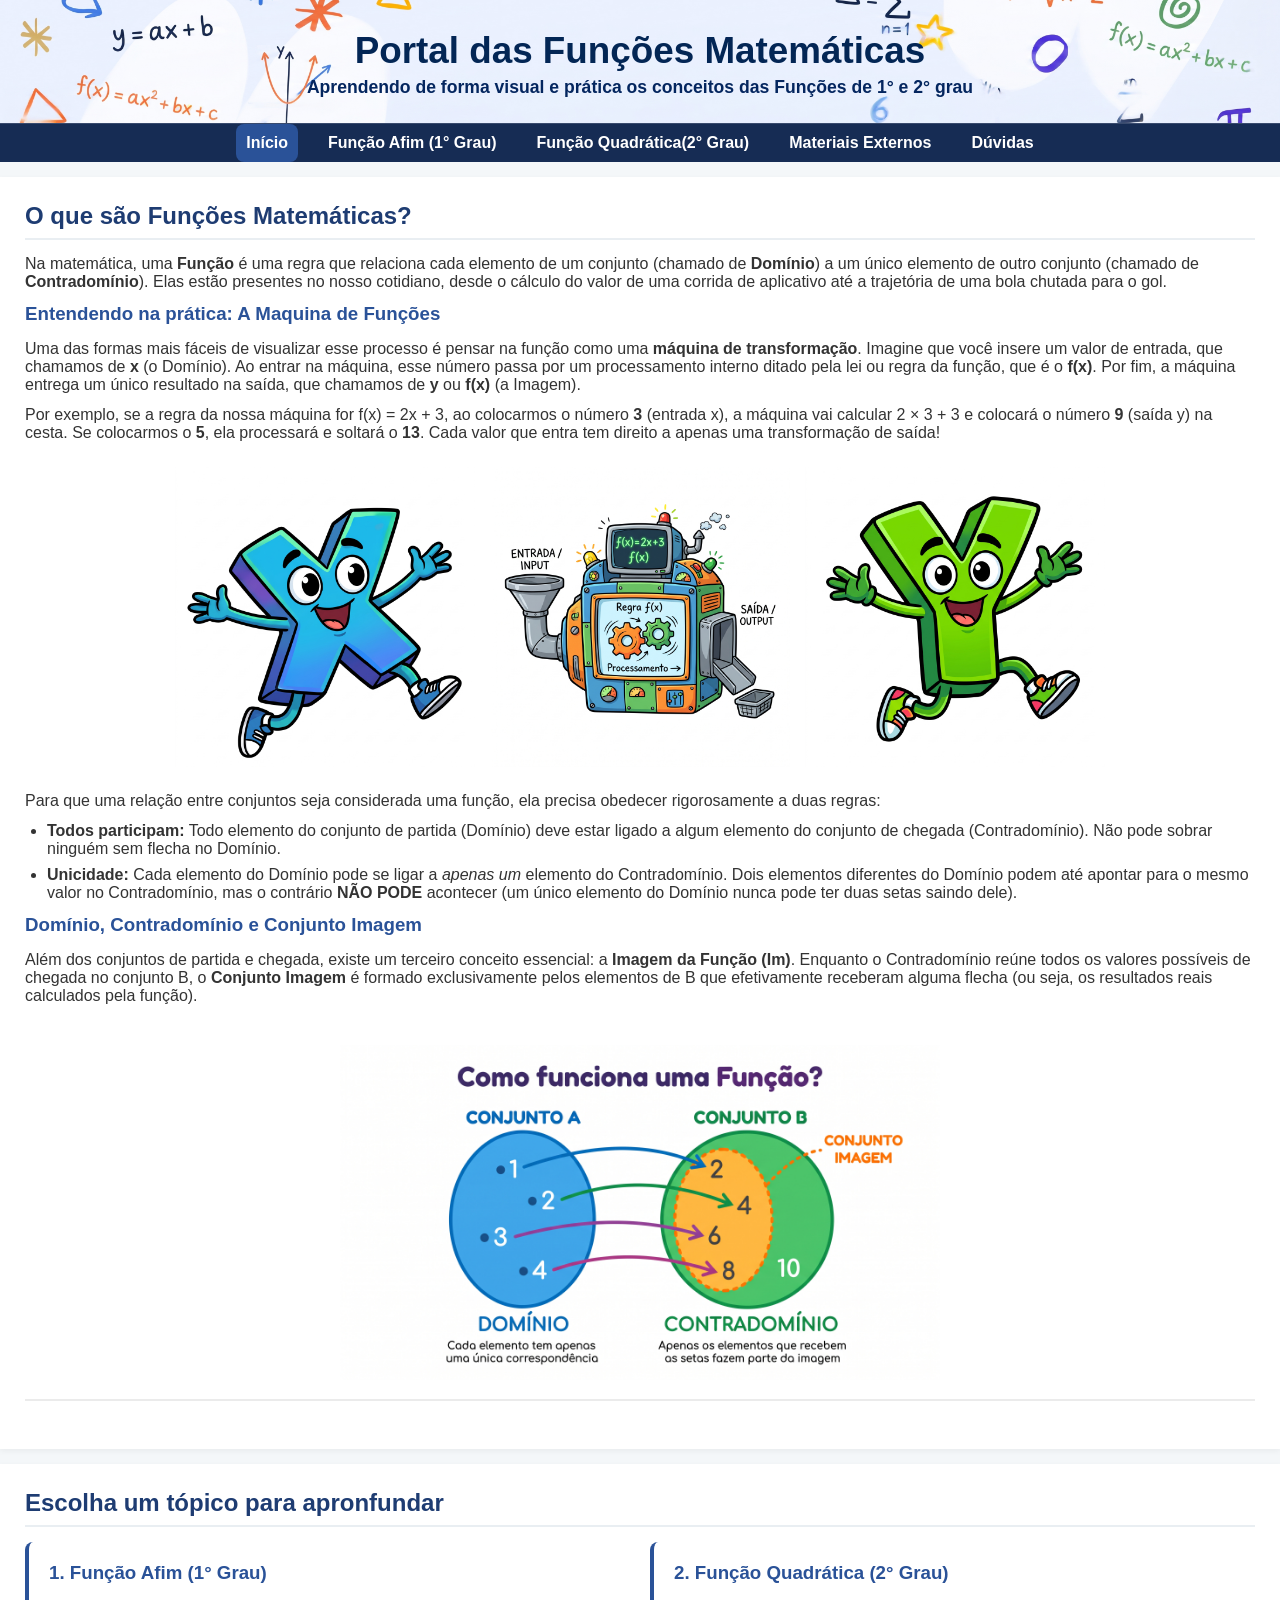
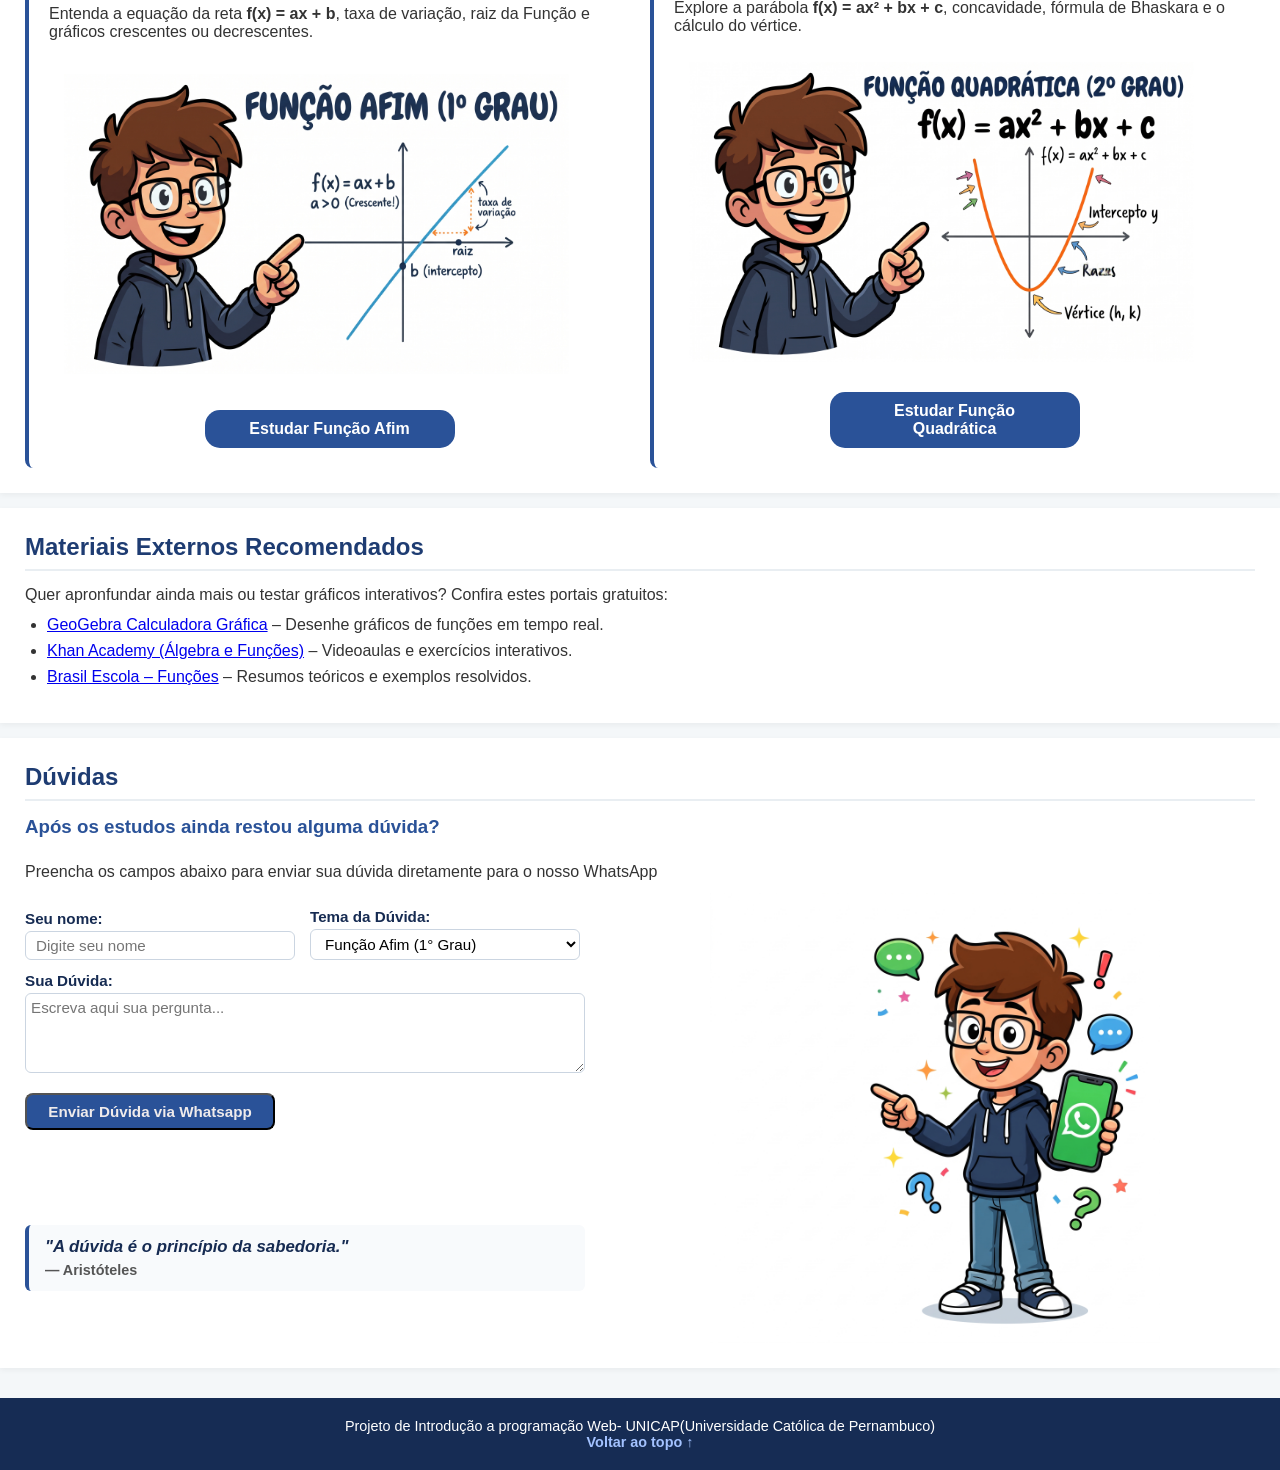
==== commit fa84a45c: "Atualziação e Otimização final" ====
--- a/index.html
+++ b/index.html
@@ -7,8 +7,11 @@
     <link rel="stylesheet" href="style.css">
 </head>
 <body>
-    
-    <header>
+
+    <!-- =========================================================
+         BLOCO 1: CABEÇALHO E MENU DE NAVEGAÇÃO
+         ========================================================= -->
+    <header id="topo">
         <div>
             <h1>Portal das Funções Matemáticas</h1>
             <p>Aprendendo de forma visual e prática os conceitos das Funções de 1° e 2° grau</p>
@@ -16,7 +19,7 @@
 
         <nav class="menu-principal">
             <ul>
-                <li><a href="index.html">Início</a></li>
+                <li><a href="index.html" class="ativo">Início</a></li>
                 <li><a href="afim.html">Função Afim (1° Grau)</a></li>
                 <li><a href="quadratica.html">Função Quadrática(2° Grau)</a></li>
                 <li><a href="#links-uteis">Materiais Externos</a></li>
@@ -26,7 +29,12 @@
 
     </header>
 
+    <!-- =========================================================
+         BLOCO 2: CONTEÚDO PRINCIPAL
+         ========================================================= -->
     <main>
+
+        <!-- Seção 1: Introdução -->
 
         <section>
 
@@ -52,13 +60,12 @@
 
             <div class="maquina-funcao">
                 <div class="imagem-maquina">
-            <img src="imagens/x-da-funcao.jpg"alt=" entrada da função">
+            <img src="imagens/x-da-funcao.jpg"entrada da função">
             <img src="imagens/maquina-funcao-nova.jpg" alt="regra da função representada metaforicamente como uma máquina">
             <img src="imagens/y-da-funcao.jpg" alt="saida da função">
             
             </div>
             </div>
-            
 
             </p>
             <p>Para que uma relação entre conjuntos seja considerada uma função, ela precisa obedecer rigorosamente a duas regras:</p>
@@ -80,13 +87,14 @@
                 Enquanto o Contradomínio reúne todos os valores possíveis de chegada no conjunto B, o <strong>Conjunto Imagem</strong> 
                 é formado exclusivamente pelos elementos de B que efetivamente receberam alguma flecha (ou seja, os resultados reais calculados pela função).
             </p>
-            <p>Neste portal educativo, dividimos o estudo em dois grandes pilares para facilitar o seu aprendizado</p>
 
             <div class="bloco-imagem">
                 <img src="imagens/Diagrama-de-Venn.jpg" alt="Diagrama de Venn mostrando a relação entre o conjunto Domínio A e o Contradomínio B, destacando o Conjunto Imagem.">
-                
+
             </div>
         </section>
+
+        <!-- Seção 2: Cartões de Tópicos de Estudo. -->
 
         <section>
 
@@ -112,7 +120,9 @@
             </div>
         </section>
 
-        <section id="links-uteis" class="links-externos">
+        <!-- Seção 3: Materiais Externos -->
+
+        <section>
 
             <h2>Materiais Externos Recomendados</h2>
             <p>Quer apronfundar ainda mais ou testar gráficos interativos? Confira estes portais gratuitos:</p>
@@ -124,10 +134,12 @@
 
         </section>
 
-        <section id="contato-whatsapp">
+        <!-- Seção 4: Dúvidas -->
+
+        <section>
     <h2>Dúvidas</h2>
     <h3>Após os estudos ainda restou alguma dúvida?</h3>
-    <p>Preencha os campos abaixo para enviar sua dúvida diretamente para o WhatsApp da nossa equipe:</p>
+    <p style="margin-top: 25px;">Preencha os campos abaixo para enviar sua dúvida diretamente para o nosso WhatsApp</p>
 
     <div class="flex-duvidas">
         <form class="coluna-forma" onsubmit="enviarWhatsapp(event)">
@@ -167,13 +179,19 @@
 
     </main>
 
+    <!-- =========================================================
+         BLOCO 3: RODAPÉ
+         ========================================================= -->
     <footer>
-        <div class="container">
+        <div>
             <p>Projeto de Introdução a programação Web- UNICAP(Universidade Católica de Pernambuco)</p>
             <p><a href="#topo">Voltar ao topo ↑</a></p>
         </div>
     </footer>
 
+    <!-- =========================================================
+         BLOCO 4: SCRIPT FUNÇÃO WHATSAPP
+         ========================================================= -->
     <script>
         
         function enviarWhatsapp(event) {
@@ -185,9 +203,9 @@
 
             const telefone = "5581984248299";
 
-            const mensagem = `Olá! Meu nome é *${nome}*.\n` +
-                            `*Assunto:* ${assunto}\n` +
-                            `*Dúvida:* ${duvida}`;
+            const mensagem = `Olá! Meu nome é ${nome}.\n` +
+                            `Assunto: ${assunto}\n` +
+                            `Dúvida: ${duvida}`;
 
             const url = `https://wa.me/${telefone}?text=${encodeURIComponent(mensagem)}`;
     window.open(url, "_blank");
--- a/style.css
+++ b/style.css
@@ -1,3 +1,13 @@
+/* ==========================================================================
+   BLOCO 1: CONFIGURAÇÕES GERAIS E CORPO DA PÁGINA
+   ========================================================================== */
+*{
+      margin: 0;
+      padding: 0;
+      box-sizing: border-box;
+    }
+
+
 body {
     font-family: 'Segoe UI', Tahoma, Geneva, Verdana, sans-serif;
     background-color: #f4f7f9;
@@ -5,33 +15,43 @@
 }
 
 
+/* ==========================================================================
+   BLOCO 2: CABEÇALHO (HEADER)
+   ========================================================================== */
+
 header {
-    background-image: linear-gradient(to bottom, rgba(244, 247, 249, 0.35), rgba(244, 247, 249, 0.55)), url('imagens/Fundo-cabecalho.jpg');
+    background-image: url('imagens/Fundo-cabecalho.jpg');
     background-size: cover;
     padding-top: 30px;
     text-align: center;
+    background-position: center;
 }
 
 header h1 {
     font-size: 2.3rem;
-    color: #162c54;
-    font-weight: 800;
-    margin-bottom: 8px;
+    color: #032655;
+    font-weight: 700;
+    margin-bottom: 5px;
 }
 
 header p {
     font-size: 1.1rem;
-    color: #1e3c72;
-    font-weight: 600;
+    color: #04265f;
+    font-weight: 620;
     margin-bottom: 25px;
-    text-shadow: 1px 1px 3px rgba(255, 255, 255, 0.9);
-}
+}
+
+
+/* ==========================================================================
+   BLOCO 3: MENU DE NAVEGAÇÃO PRINCIPAL
+   ========================================================================== */
 
 .menu-principal {
     background-color: #162c54;
     border-top: 1px solid rgba(255, 255, 255, 0.15);
     justify-content: center;
     align-items: center;
+    margin-bottom: 15px;
 }
 
 .menu-principal ul {
@@ -39,32 +59,41 @@
     padding: 0;
     list-style: none;
     display: flex;
+    gap: 20px;
     justify-content: center;
     align-items: center;
     flex-wrap: wrap;
-    
 }
 
 .menu-principal li a {
     display: block;
     color: #ffffff;
-    text-decoration:none;
+    text-decoration: none;
     padding: 10px;
     font-weight: 600;
     transition: all 0.3s ease;
-    
 }
 
 .menu-principal li a:hover {
     transform: translateY(-2px);
 }
 
+.menu-principal a:hover,
+.menu-principal a.ativo {
+    background-color: #2a5298;
+    border-radius: 8px;
+}
+
+
+/* ==========================================================================
+   BLOCO 4: ESTRUTURA GERAL DAS SEÇÕES E TEXTOS
+   ========================================================================== */
 
 section {
     background-color: #ffffff;
     padding: 25px;
-    margin-bottom: 25px;
-    border-radius: 25px;
+    margin-bottom: 15px;
+    border-radius: px;
     box-shadow: 0 2px 6px rgba(0, 0, 0, 0.05);
 }
 
@@ -77,6 +106,7 @@
 
 section h3 {
     color: #2a5298;
+    margin-bottom: 15px;
 }
 
 section p, section ul {
@@ -90,6 +120,11 @@
 section li {
     margin-bottom: 8px;
 }
+
+
+/* ==========================================================================
+   BLOCO 5: GRADE E CARTÕES DE TÓPICOS
+   ========================================================================== */
 
 .grade-cartoes {
     display: flex;
@@ -108,25 +143,27 @@
     display: flex;
     flex-direction: column;
     justify-content: space-between;
-
 }
 
 .cartao img {
     width: 90%;
     height: 300px;
-    margin: 15px auto;
-    border: none;
-}
+    margin: 15px;
+}
+
+
+/* ==========================================================================
+   BLOCO 6: BOTÕES DE NAVEGAÇÃO E AÇÃO
+   ========================================================================== */
 
 .botao {
-    display: inline-block;
     align-self: center;
     background-color: #2a5298;
     color: #ffffff;
     text-decoration: none;
     width: 250px;
-    padding: 10px 18px;
-    border-radius: 10px;
+    padding: 10px 22px;
+    border-radius: 15px;
     font-weight: bold;
     text-align: center;
     margin-top: 15px;
@@ -139,28 +176,36 @@
 }
 
 
+
+/* ==========================================================================
+   BLOCO 7: BLOCO DE IMAGEM COM MOLDURA
+   ========================================================================== */
+
 .bloco-imagem {
     text-align: center;
     margin: 25px auto;
     background-color: #ffffff;
     padding: 15px;
-    border-radius: 8px;
     box-shadow: 0 2px 0 rgba(0, 0, 0, 0.08);
 }
 
 .bloco-imagem img {
-    max-width: 550px;
+    max-width: 600px;
     width: 100%;
     height: auto;
-    border-radius: 6px;
-}
+    
+}
+
+
+/* ==========================================================================
+   BLOCO 8: MÁQUINA DE FUNÇÕES (METÁFORA VISUAL)
+   ========================================================================== */
 
 .maquina-funcao {
     background-color: transparent;
-    padding: 10px auto;
     margin: 25px auto;
     border: none;
-    box-shadow:none;
+    box-shadow: none;
     text-align: center;
 }
 
@@ -174,7 +219,6 @@
     border: none;
 }
 
-
 .imagem-maquina img {
     width: 30%;
     max-width: 500px;
@@ -183,25 +227,10 @@
     transition: transform 0.4s ease, filter 0.4s ease;
 }
 
-footer {
-    background-color: #162c54;
-    color: #ffffff;
-    text-align: center;
-    padding: 20px 0;
-    font-weight: 200px;
-    margin-top: 30px;
-    font-size: 0.9rem;
-}
-
-footer a {
-    color: #a3c2ff;
-    text-decoration: none;
-    font-weight: bold;
-}
-
-footer:hover {
-    text-decoration: underline;
-}
+
+/* ==========================================================================
+   BLOCO 9: LAYOUT DE DUAS COLUNAS E FÓRMULAS MATEMÁTICAS
+   ========================================================================== */
 
 .flex-duas-colunas {
     display: flex;
@@ -218,10 +247,9 @@
     border-radius: 6px;
 }
 
-.col-afim h3{
+.col-afim h3 {
     color: #1e3c72;
     margin-bottom: 10px;
-
 }
 
 .destaque-formula {
@@ -229,11 +257,16 @@
     color: #2a5298;
     font-weight: bold;
     text-align: center;
-    background-color:#f0f4f8;
+    background-color: #f0f4f8;
     padding: 10px;
     border-radius: 6px;
     margin: 12px;
 }
+
+
+/* ==========================================================================
+   BLOCO 10: TABELAS DE VALORES E PARES ORDENADOS
+   ========================================================================== */
 
 .tabela-valores {
     width: 100%;
@@ -241,8 +274,7 @@
     margin: 25px 0;
     background-color: #ffffff;
     box-shadow: 0 2px 8px rgba(0, 0, 0, 0.05);
-    border-radius: 10px;
-       
+    border-radius: 8px;
 }
 
 .tabela-valores th {
@@ -259,6 +291,11 @@
     text-align: center;
     border-radius: 12px;
 }
+
+
+/* ==========================================================================
+   BLOCO 11: CARTÕES DE APLICAÇÃO NO COTIDIANO
+   ========================================================================== */
 
 .cartao-cotidiano {
     flex: 1;
@@ -284,8 +321,12 @@
 
 .conclusao {
     padding: 85px 5px 5px;
-    
-}
+}
+
+
+/* ==========================================================================
+   BLOCO 12: FAIXA COMEMORATIVA FINAL
+   ========================================================================== */
 
 .faixa-comemoracao {
     display: flex;
@@ -300,7 +341,6 @@
     max-width: 290px;
     height: auto;
     border: none;
-
 }
 
 .img-boneco {
@@ -308,18 +348,15 @@
 }
 
 .img-palavra-quadratica {
-   max-width: 450px;
+    max-width: 450px;
     height: auto;
     border: none;  
 }
 
 
-.campo-grupo {
-    display: flex;
-    flex-direction: column;
-    flex: 1;
-    min-width: 320px;
-}
+/* ==========================================================================
+   BLOCO 13: FORMULÁRIO DE DÚVIDAS (WHATSAPP) E IMAGEM DE DUVIDA
+   ========================================================================== */
 
 .flex-duvidas {
     display: flex;
@@ -334,7 +371,9 @@
     flex: 2;
     max-width: 560px;
     min-width: 300px;
-}
+    margin-top: 15px;
+}
+
 
 .form-linha {
     display: flex;
@@ -344,8 +383,15 @@
     margin-bottom: 12px;
 }
 
-.form-linha  .campo-grupo {
+.form-linha .campo-grupo {
     max-width: 260px;
+}
+
+.campo-grupo {
+    display: flex;
+    flex-direction: column;
+    flex: 1;
+    min-width: 270px;
 }
 
 .campo-grupo label {
@@ -357,7 +403,7 @@
 
 .campo-grupo input,
 .campo-grupo select {         
-    padding: 6px 10px;
+    padding: 5px 10px;
     border: 1px solid #cbd5e1;
     border-radius: 6px;
     font-size: 0.95rem;
@@ -366,7 +412,7 @@
 }
 
 .campo-grupo textarea {
-    padding: 8px 10px;
+    padding: 5px;
     border: 1px solid #cbd5e1;
     border-radius: 6px;
     font-size: 0.95rem;
@@ -384,14 +430,15 @@
 
 .coluna-img-duvidas img {
     width: auto;
-    height: 350px;
+    height: 450px;
     mix-blend-mode: multiply;
 }
 
 .botao-whatsapp {
-    background-color: #172ebf;
+    cursor: pointer;
+    background-color: #2a5298;
     color: #efebeb;
-    margin-top: 10px;
+    margin-top: 20px;
     text-align: center;
     width: 250px;
     border-radius: 8px;
@@ -402,13 +449,13 @@
 }
 
 .botao-whatsapp:hover {
-    background-color: #47ea2a;
-    color: #333333;
-    
+    background-color: #1973aa;
+    color: #ecedf0;
+    transform: translateY(-2px);
 }
 
 .frase-filosofo {
-    margin-top: 22px;
+    margin-top: 95px;
     padding: 12px 16px;
     background-color: #f8fafc;
     border-left: 4px solid #2a5298;
@@ -427,4 +474,25 @@
     font-size: 0.9rem;
     color: #555555;
     font-weight: bold;
-}+}
+
+
+/* ==========================================================================
+   BLOCO 14: RODAPÉ
+   ========================================================================== */
+footer {
+    background-color: #162c54;
+    color: #ffffff;
+    text-align: center;
+    padding: 20px 0;
+    font-weight: 200px;
+    margin-top: 30px;
+    font-size: 0.9rem;
+}
+
+footer a {
+    color: #a3c2ff;
+    text-decoration: none;
+    font-weight: bold;
+}
+
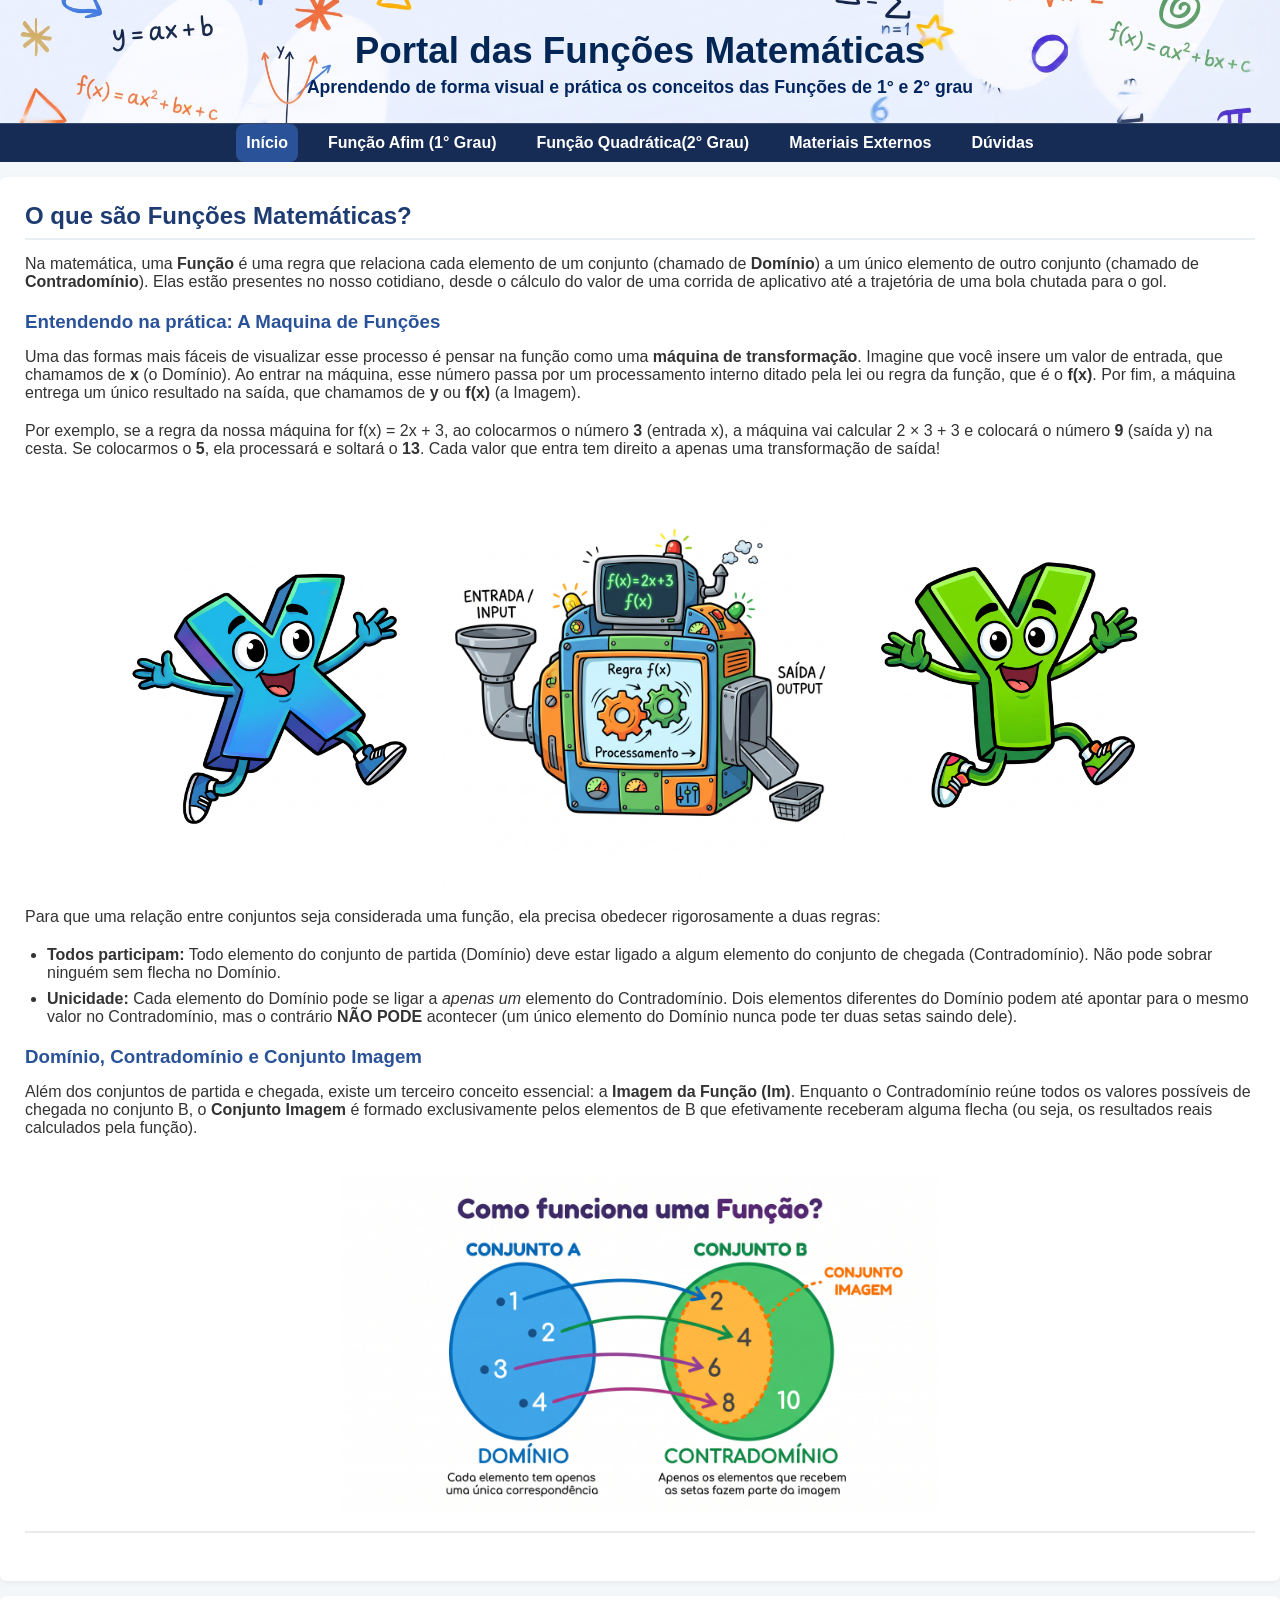
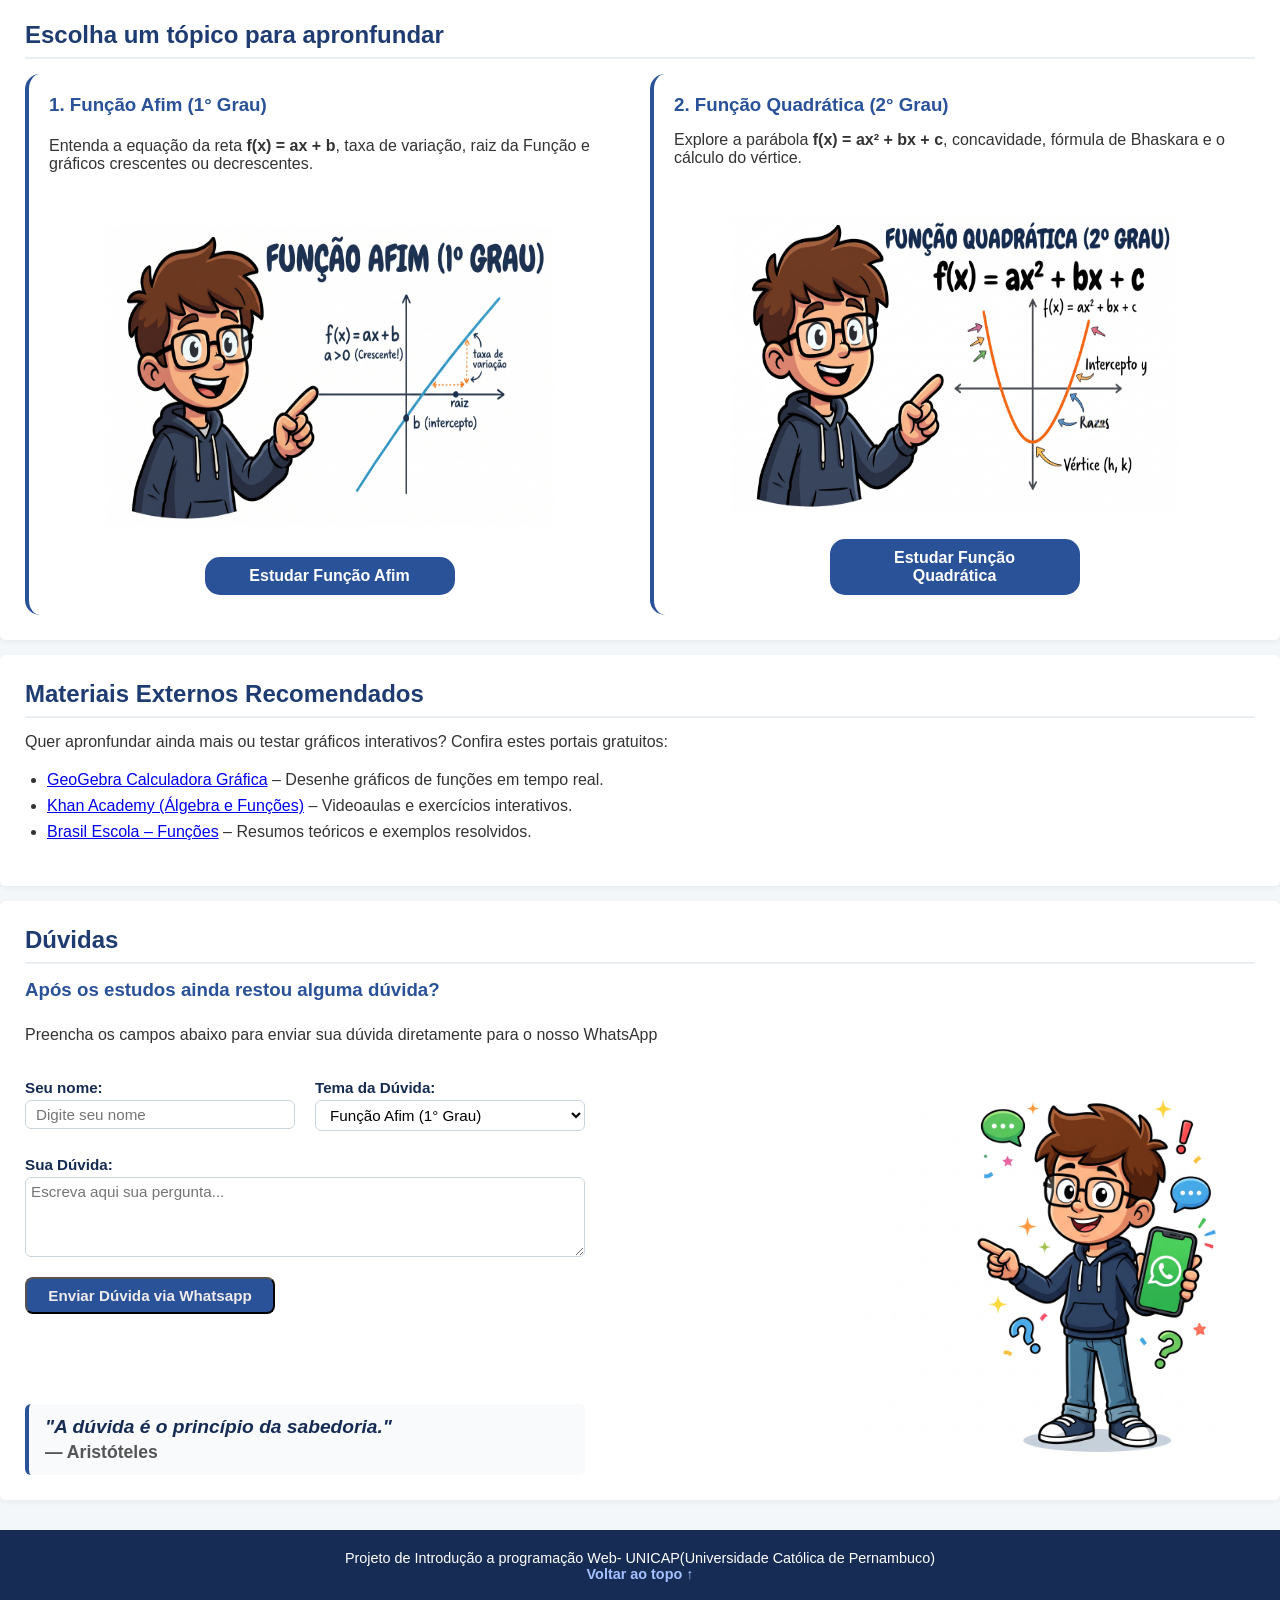
==== commit 122f0367: "Otimização do código" ====
--- a/index.html
+++ b/index.html
@@ -12,10 +12,10 @@
          BLOCO 1: CABEÇALHO E MENU DE NAVEGAÇÃO
          ========================================================= -->
     <header id="topo">
-        <div>
+
             <h1>Portal das Funções Matemáticas</h1>
             <p>Aprendendo de forma visual e prática os conceitos das Funções de 1° e 2° grau</p>
-        </div>
+       
 
         <nav class="menu-principal">
             <ul>
@@ -58,14 +58,15 @@
                 ela processará e soltará o <strong>13</strong>. Cada valor que entra tem direito a apenas uma transformação de saída!
             </p>
 
-            <div class="maquina-funcao">
+            
                 <div class="imagem-maquina">
+
             <img src="imagens/x-da-funcao.jpg"entrada da função">
             <img src="imagens/maquina-funcao-nova.jpg" alt="regra da função representada metaforicamente como uma máquina">
             <img src="imagens/y-da-funcao.jpg" alt="saida da função">
-            
-            </div>
-            </div>
+
+            </div>
+        
 
             </p>
             <p>Para que uma relação entre conjuntos seja considerada uma função, ela precisa obedecer rigorosamente a duas regras:</p>
@@ -172,9 +173,9 @@
             </div>
         </form>
 
-        <div class="coluna-img-duvidas">
-            <img src="imagens/duvida-whatsapp.jpg" alt=""Mascote convidando para enviar a dúvida>
-        </div>
+        
+            <img src="imagens/duvida-whatsapp.jpg" alt=""Mascote convidando para enviar a dúvida class="img-duvidas">
+        
     </div>
 
     </main>
@@ -183,10 +184,10 @@
          BLOCO 3: RODAPÉ
          ========================================================= -->
     <footer>
-        <div>
+        
             <p>Projeto de Introdução a programação Web- UNICAP(Universidade Católica de Pernambuco)</p>
             <p><a href="#topo">Voltar ao topo ↑</a></p>
-        </div>
+        
     </footer>
 
     <!-- =========================================================
--- a/style.css
+++ b/style.css
@@ -49,8 +49,6 @@
 .menu-principal {
     background-color: #162c54;
     border-top: 1px solid rgba(255, 255, 255, 0.15);
-    justify-content: center;
-    align-items: center;
     margin-bottom: 15px;
 }
 
@@ -74,11 +72,10 @@
     transition: all 0.3s ease;
 }
 
-.menu-principal li a:hover {
+.menu-principal a:hover {
     transform: translateY(-2px);
 }
 
-.menu-principal a:hover,
 .menu-principal a.ativo {
     background-color: #2a5298;
     border-radius: 8px;
@@ -93,7 +90,7 @@
     background-color: #ffffff;
     padding: 25px;
     margin-bottom: 15px;
-    border-radius: px;
+    border-radius: 6px;
     box-shadow: 0 2px 6px rgba(0, 0, 0, 0.05);
 }
 
@@ -110,7 +107,7 @@
 }
 
 section p, section ul {
-   margin-bottom: 12px;
+   margin-bottom: 20px;
 }
 
 section ul {
@@ -138,17 +135,22 @@
     min-width: 280px;
     background-color: #ffffff;
     border-left: 4px solid #2a5298;
-    border-radius: 8px;
+    border-radius: 15px;
     padding: 20px;
     display: flex;
     flex-direction: column;
     justify-content: space-between;
 }
 
+.cartao p {
+    min-height: 48px;
+}
+
 .cartao img {
-    width: 90%;
+    width: 80%;
     height: 300px;
-    margin: 15px;
+    margin: 15px auto;
+    mix-blend-mode: multiply;
 }
 
 
@@ -157,7 +159,8 @@
    ========================================================================== */
 
 .botao {
-    align-self: center;
+    display: block;
+    margin: 25px auto 0 auto;
     background-color: #2a5298;
     color: #ffffff;
     text-decoration: none;
@@ -166,7 +169,7 @@
     border-radius: 15px;
     font-weight: bold;
     text-align: center;
-    margin-top: 15px;
+    margin-top: 10px;
     transition: all 0.5s ease;
 }
 
@@ -201,30 +204,25 @@
    BLOCO 8: MÁQUINA DE FUNÇÕES (METÁFORA VISUAL)
    ========================================================================== */
 
-.maquina-funcao {
-    background-color: transparent;
+.imagem-maquina {
     margin: 25px auto;
-    border: none;
-    box-shadow: none;
-    text-align: center;
-}
-
-.imagem-maquina {
     display: flex;
     justify-content: center;
     align-items: center;
     gap: 15px;
     max-width: 1000px;
     margin: 0 auto;
-    border: none;
 }
 
 .imagem-maquina img {
     width: 30%;
     max-width: 500px;
     height: auto;
-    display: block;
-    transition: transform 0.4s ease, filter 0.4s ease;
+}
+
+.imagem-maquina img:nth-child(2) {
+    width: 41%;         
+    max-width: 600px;
 }
 
 
@@ -235,7 +233,6 @@
 .flex-duas-colunas {
     display: flex;
     gap: 25px;
-    align-items: stretch;
     margin-top: 15px;
 }
 
@@ -243,7 +240,7 @@
     flex: 1;
     background-color: #f8fafc;
     border-left: 4px solid #2a5298;
-    padding: 18px 20px;
+    padding: 18px 35px;
     border-radius: 6px;
 }
 
@@ -274,14 +271,13 @@
     margin: 25px 0;
     background-color: #ffffff;
     box-shadow: 0 2px 8px rgba(0, 0, 0, 0.05);
-    border-radius: 8px;
 }
 
 .tabela-valores th {
     background-color: #2a5298;
     color: #ffffff;
     font-weight: bold;
-    padding: 12px;
+    padding: 10px;
     text-align: center;
 }
 
@@ -289,7 +285,7 @@
     padding: 12px;
     border-bottom: 2px solid #e1e8ed;
     text-align: center;
-    border-radius: 12px;
+    
 }
 
 
@@ -316,7 +312,7 @@
     width: 85%;
     max-width: 380px;
     margin: 12px auto;
-    border: none;
+    mix-blend-mode: multiply;
 }
 
 .conclusao {
@@ -350,7 +346,6 @@
 .img-palavra-quadratica {
     max-width: 450px;
     height: auto;
-    border: none;  
 }
 
 
@@ -360,9 +355,7 @@
 
 .flex-duvidas {
     display: flex;
-    align-items: flex-start;
-    justify-content: space-between;
-    gap: 30px;
+    gap: 250px;
     margin-top: 10px;
     flex-wrap: wrap;
 }
@@ -377,10 +370,9 @@
 
 .form-linha {
     display: flex;
-    align-items: flex-end;
-    gap: 15px;
+    justify-content: space-between;
     margin-top: 0;
-    margin-bottom: 12px;
+    margin-bottom: 25px;
 }
 
 .form-linha .campo-grupo {
@@ -420,18 +412,12 @@
     resize: vertical;
 }
 
-.coluna-img-duvidas {
+.img-duvidas {
     flex: 1;
-    min-width: 220px;
-    display: flex;
-    justify-content: center;
-    align-items: center;
-}
-
-.coluna-img-duvidas img {
-    width: auto;
-    height: 450px;
+    max-width: 400px;
+    height: auto;
     mix-blend-mode: multiply;
+    align-self: center;
 }
 
 .botao-whatsapp {
@@ -455,7 +441,7 @@
 }
 
 .frase-filosofo {
-    margin-top: 95px;
+    margin-top: 90px;
     padding: 12px 16px;
     background-color: #f8fafc;
     border-left: 4px solid #2a5298;
@@ -464,14 +450,14 @@
 
 .frase-filosofo h3 {
     margin: 0 0 4px 0;
-    font-size: 1.05rem;
+    font-size: 1.2rem;
     font-style: italic;
     font-weight: 600;
     color: #162b52;
 }
 
 .frase-filosofo span {
-    font-size: 0.9rem;
+    font-size: 1.1rem;
     color: #555555;
     font-weight: bold;
 }
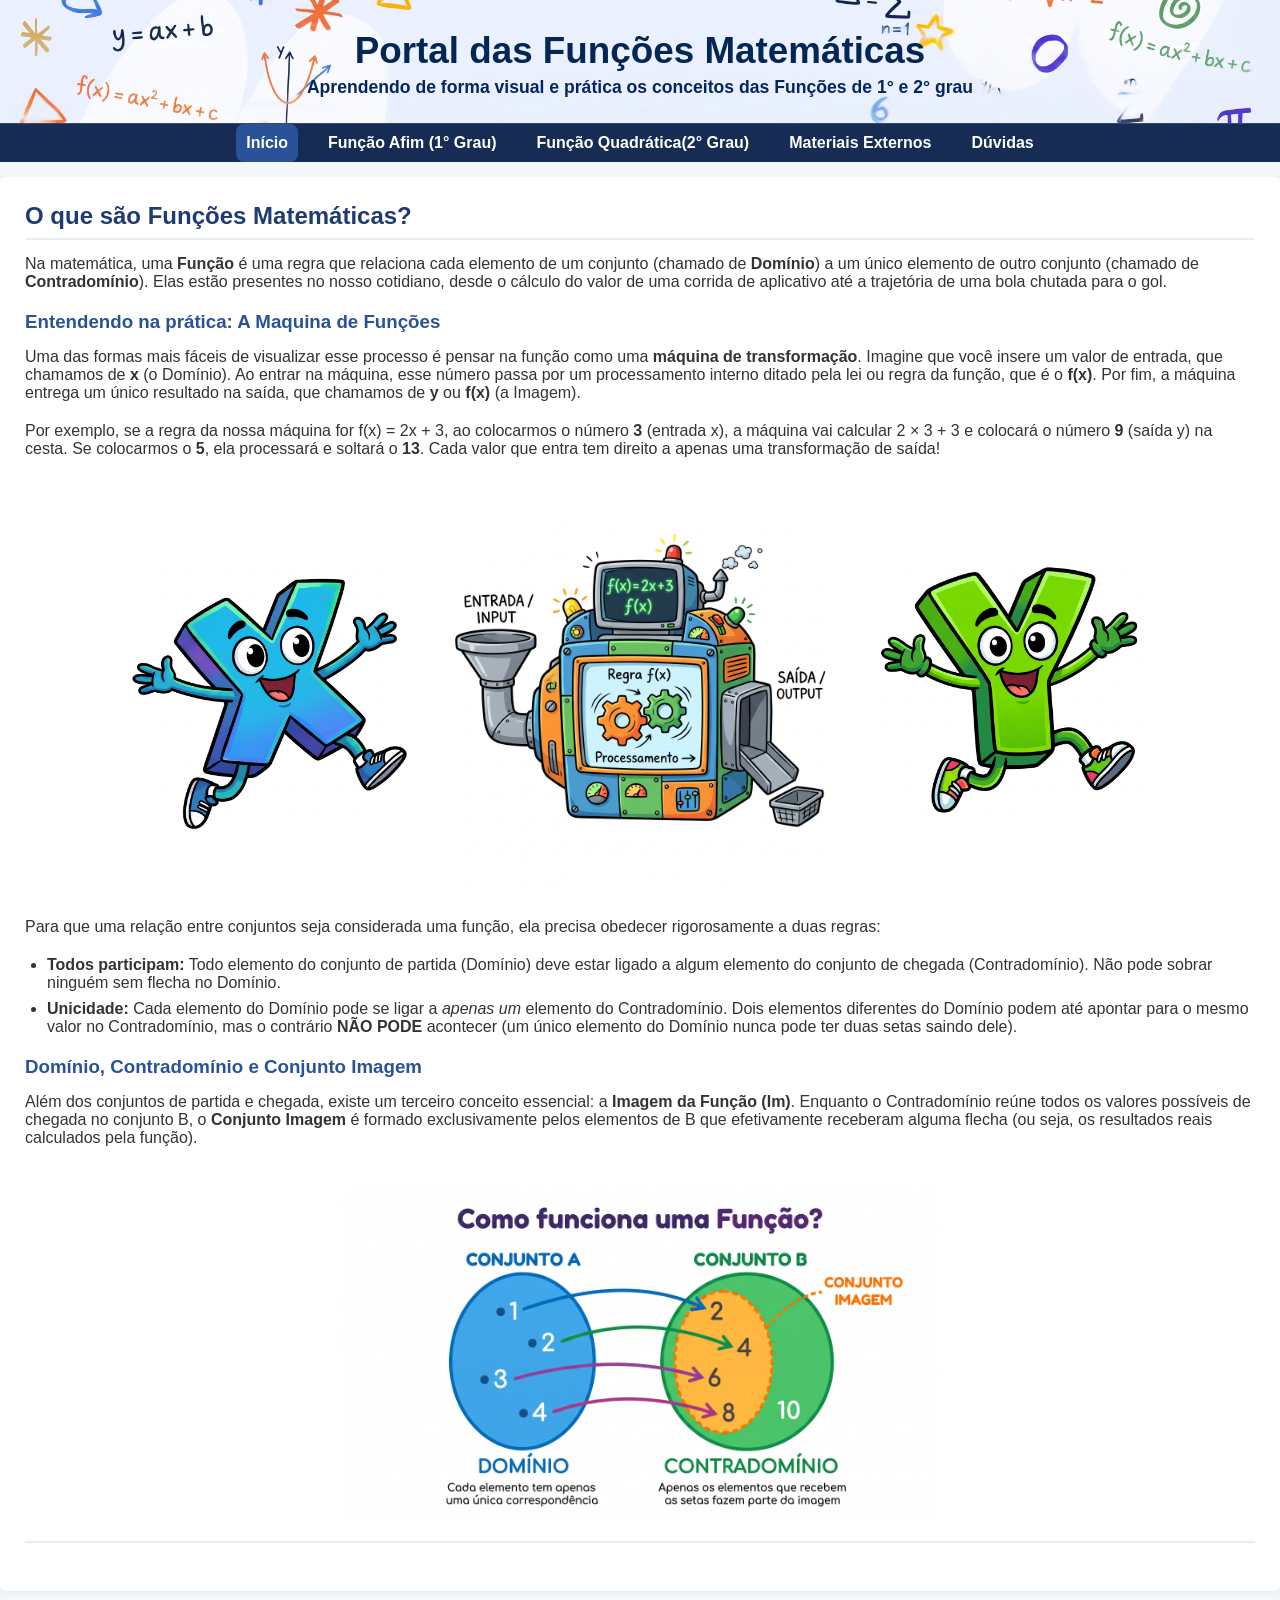
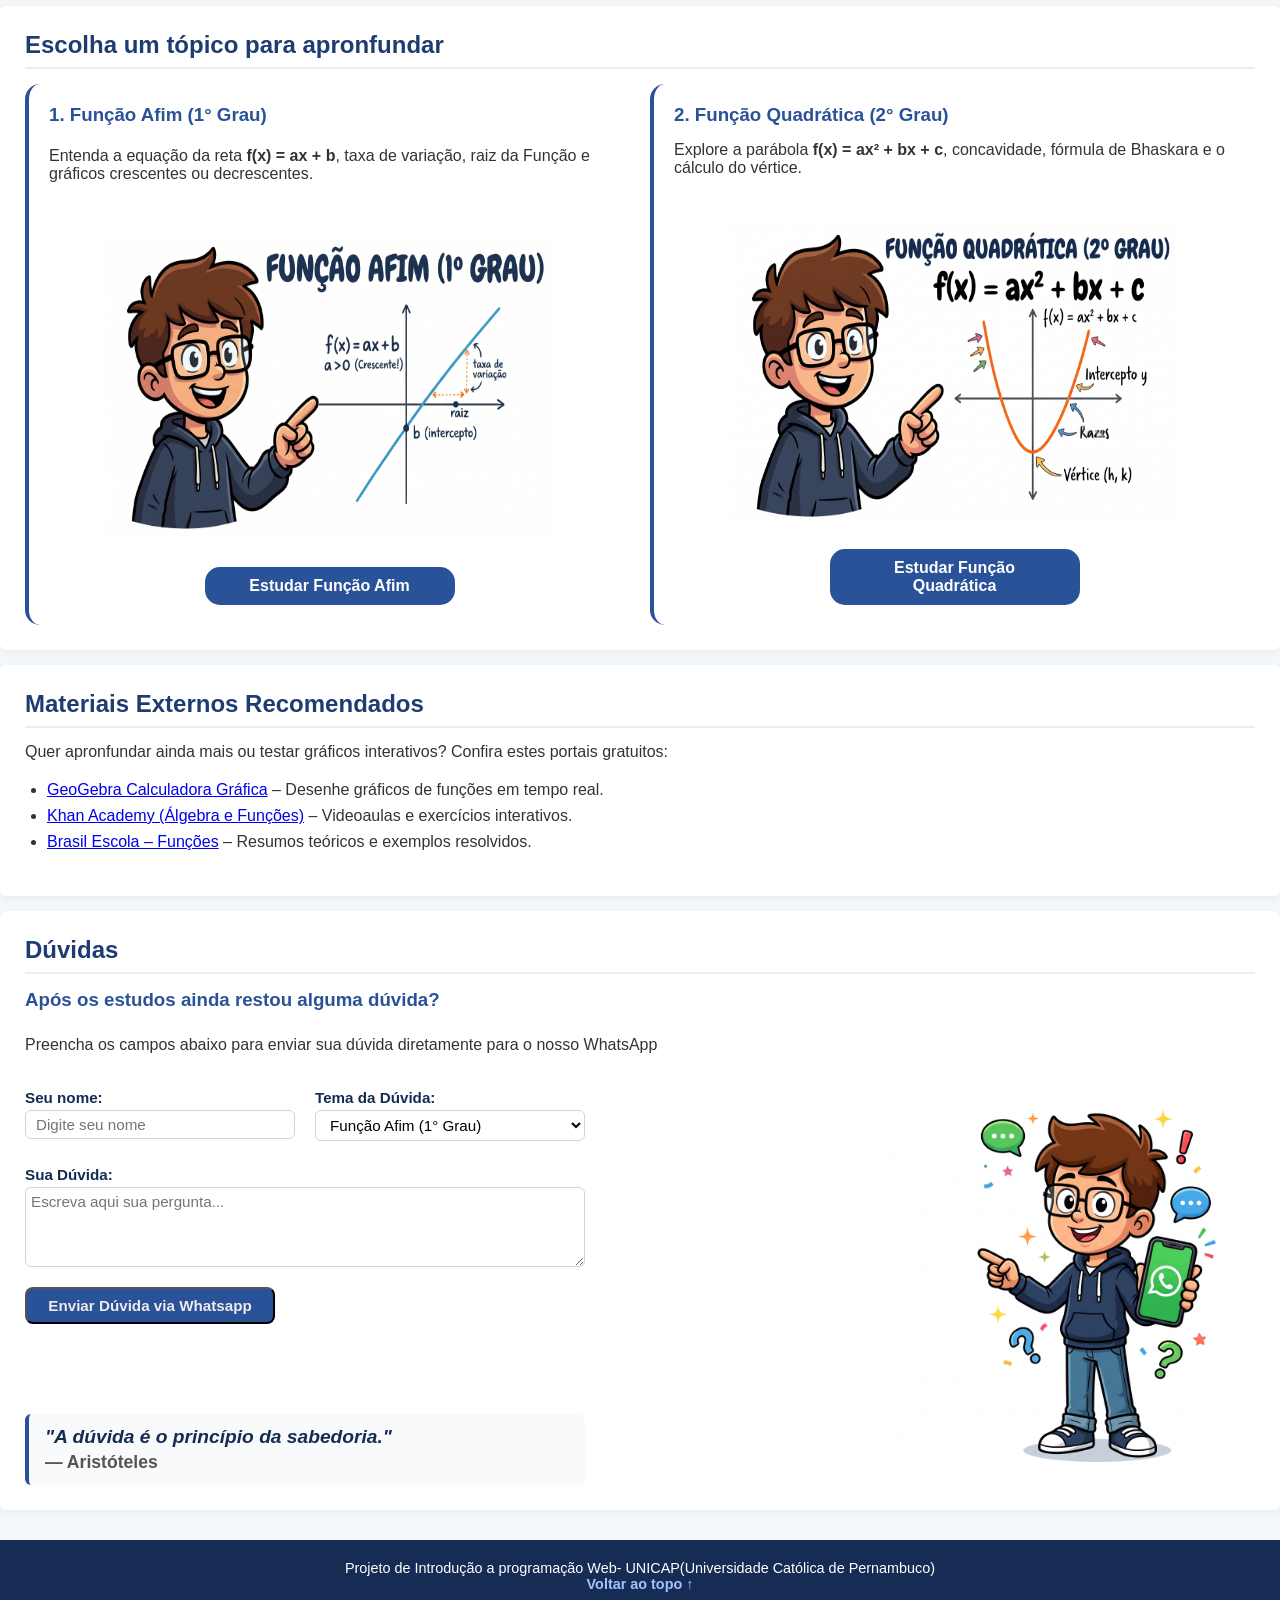
==== commit 03f40958: "Links de navegação" ====
--- a/index.html
+++ b/index.html
@@ -123,7 +123,7 @@
 
         <!-- Seção 3: Materiais Externos -->
 
-        <section>
+        <section id="links-uteis">
 
             <h2>Materiais Externos Recomendados</h2>
             <p>Quer apronfundar ainda mais ou testar gráficos interativos? Confira estes portais gratuitos:</p>
@@ -137,7 +137,7 @@
 
         <!-- Seção 4: Dúvidas -->
 
-        <section>
+        <section id="contato-whatsapp">
     <h2>Dúvidas</h2>
     <h3>Após os estudos ainda restou alguma dúvida?</h3>
     <p style="margin-top: 25px;">Preencha os campos abaixo para enviar sua dúvida diretamente para o nosso WhatsApp</p>
--- a/style.css
+++ b/style.css
@@ -211,7 +211,7 @@
     align-items: center;
     gap: 15px;
     max-width: 1000px;
-    margin: 0 auto;
+    
 }
 
 .imagem-maquina img {
@@ -270,7 +270,7 @@
     border-collapse: collapse;
     margin: 25px 0;
     background-color: #ffffff;
-    box-shadow: 0 2px 8px rgba(0, 0, 0, 0.05);
+    box-shadow: 0 8px 8px rgba(0, 0, 0, 0.05);
 }
 
 .tabela-valores th {
